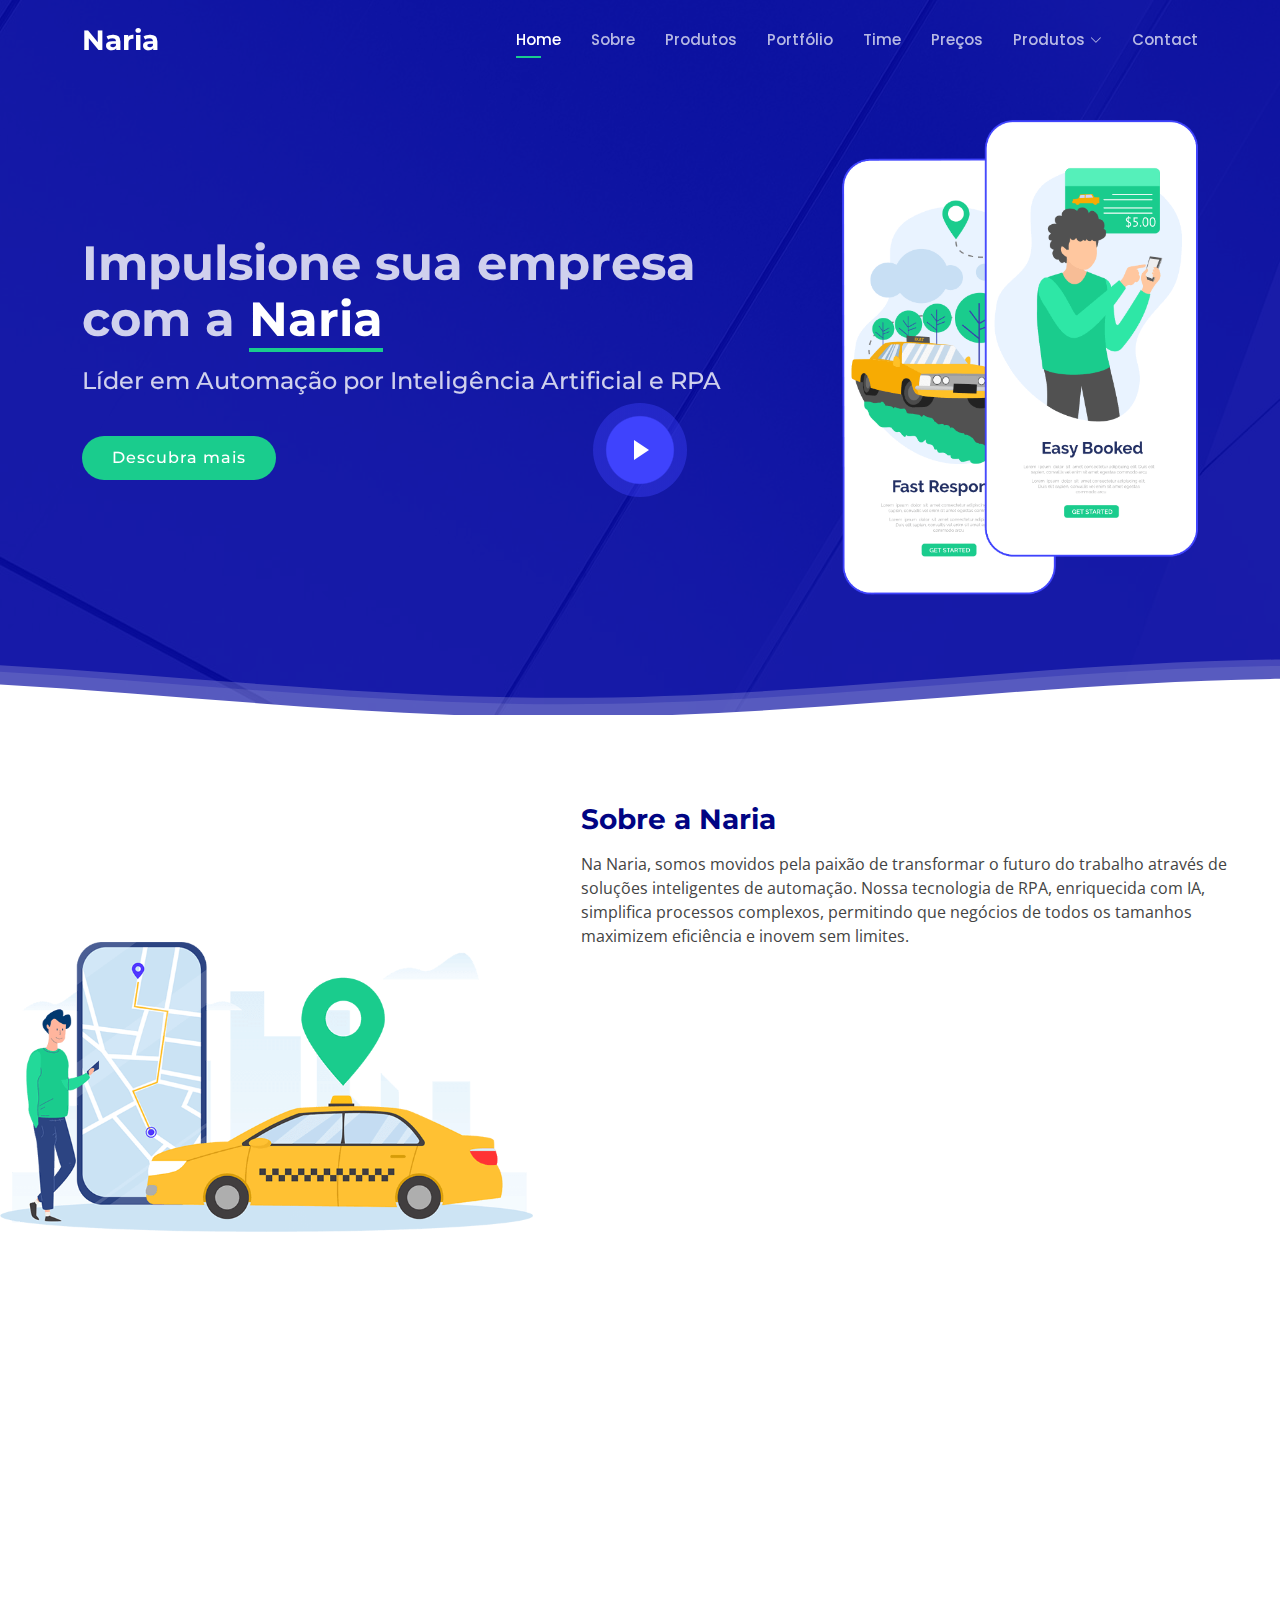
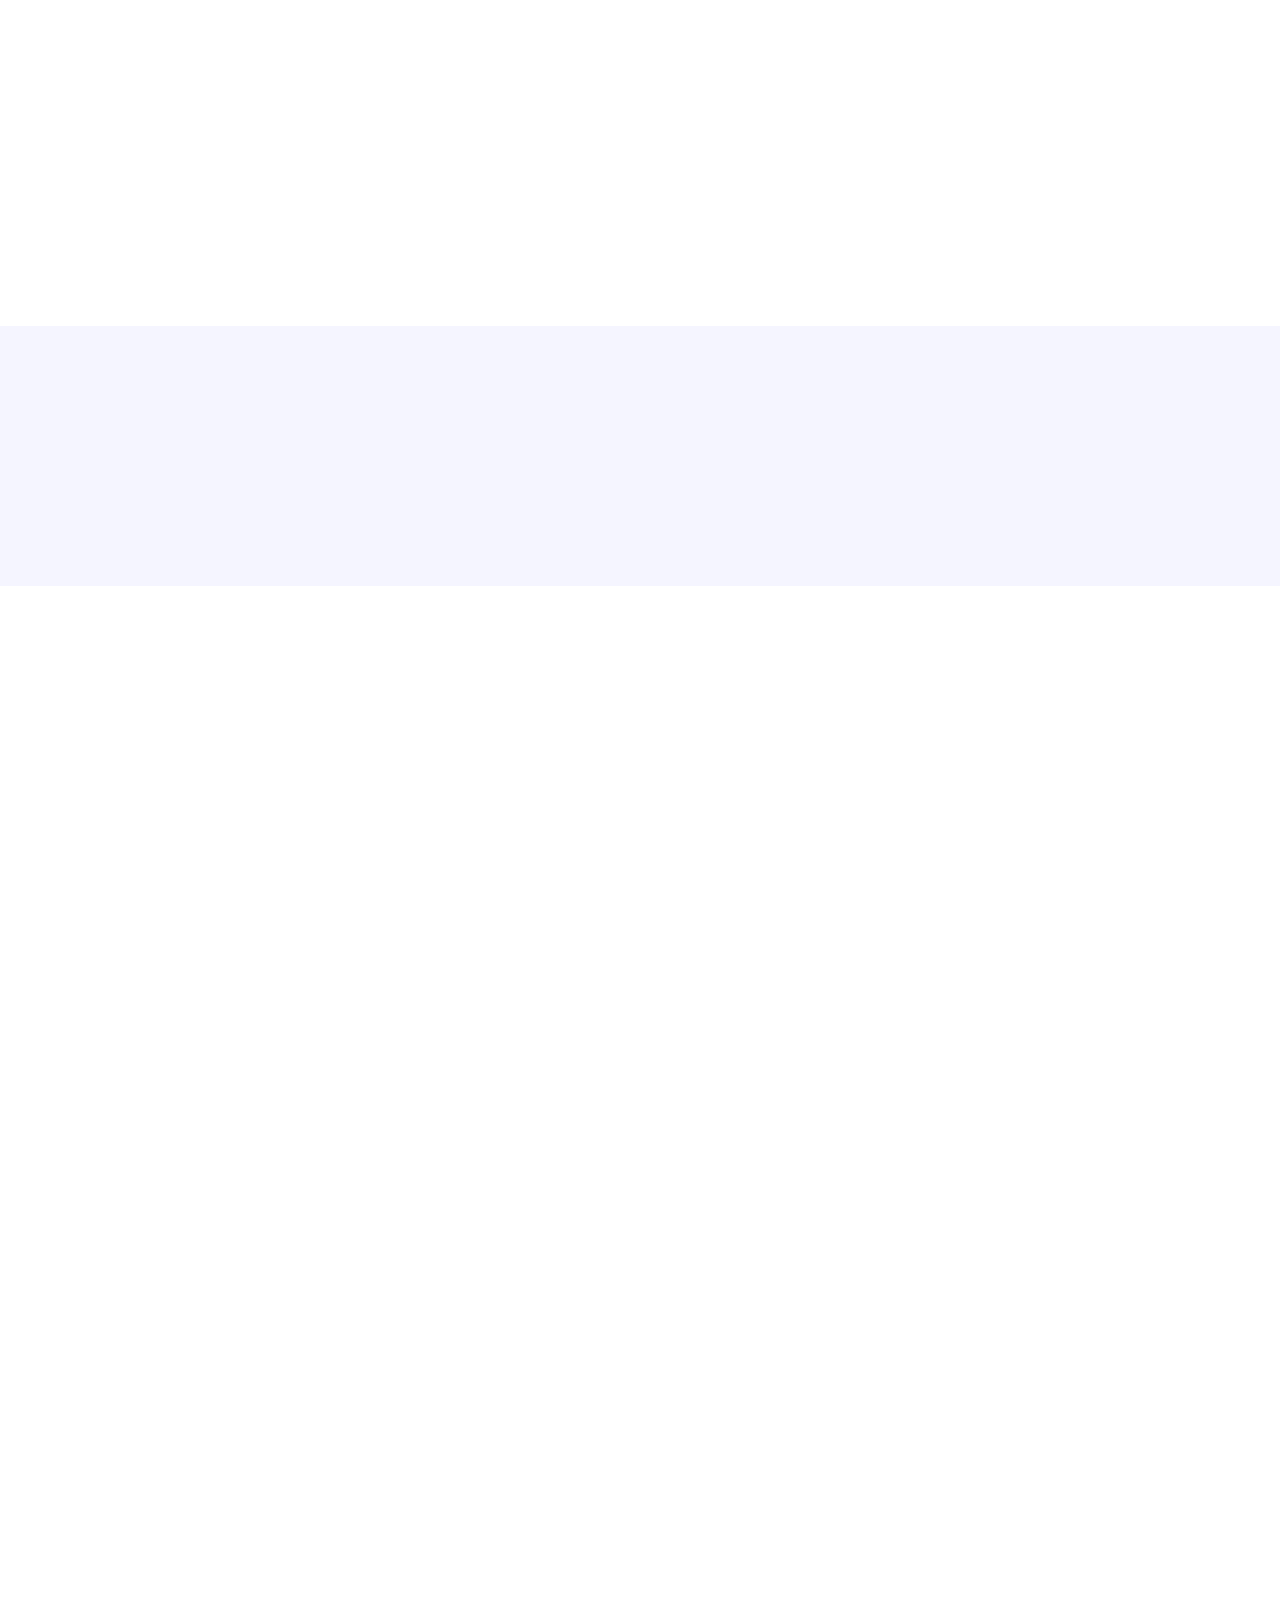
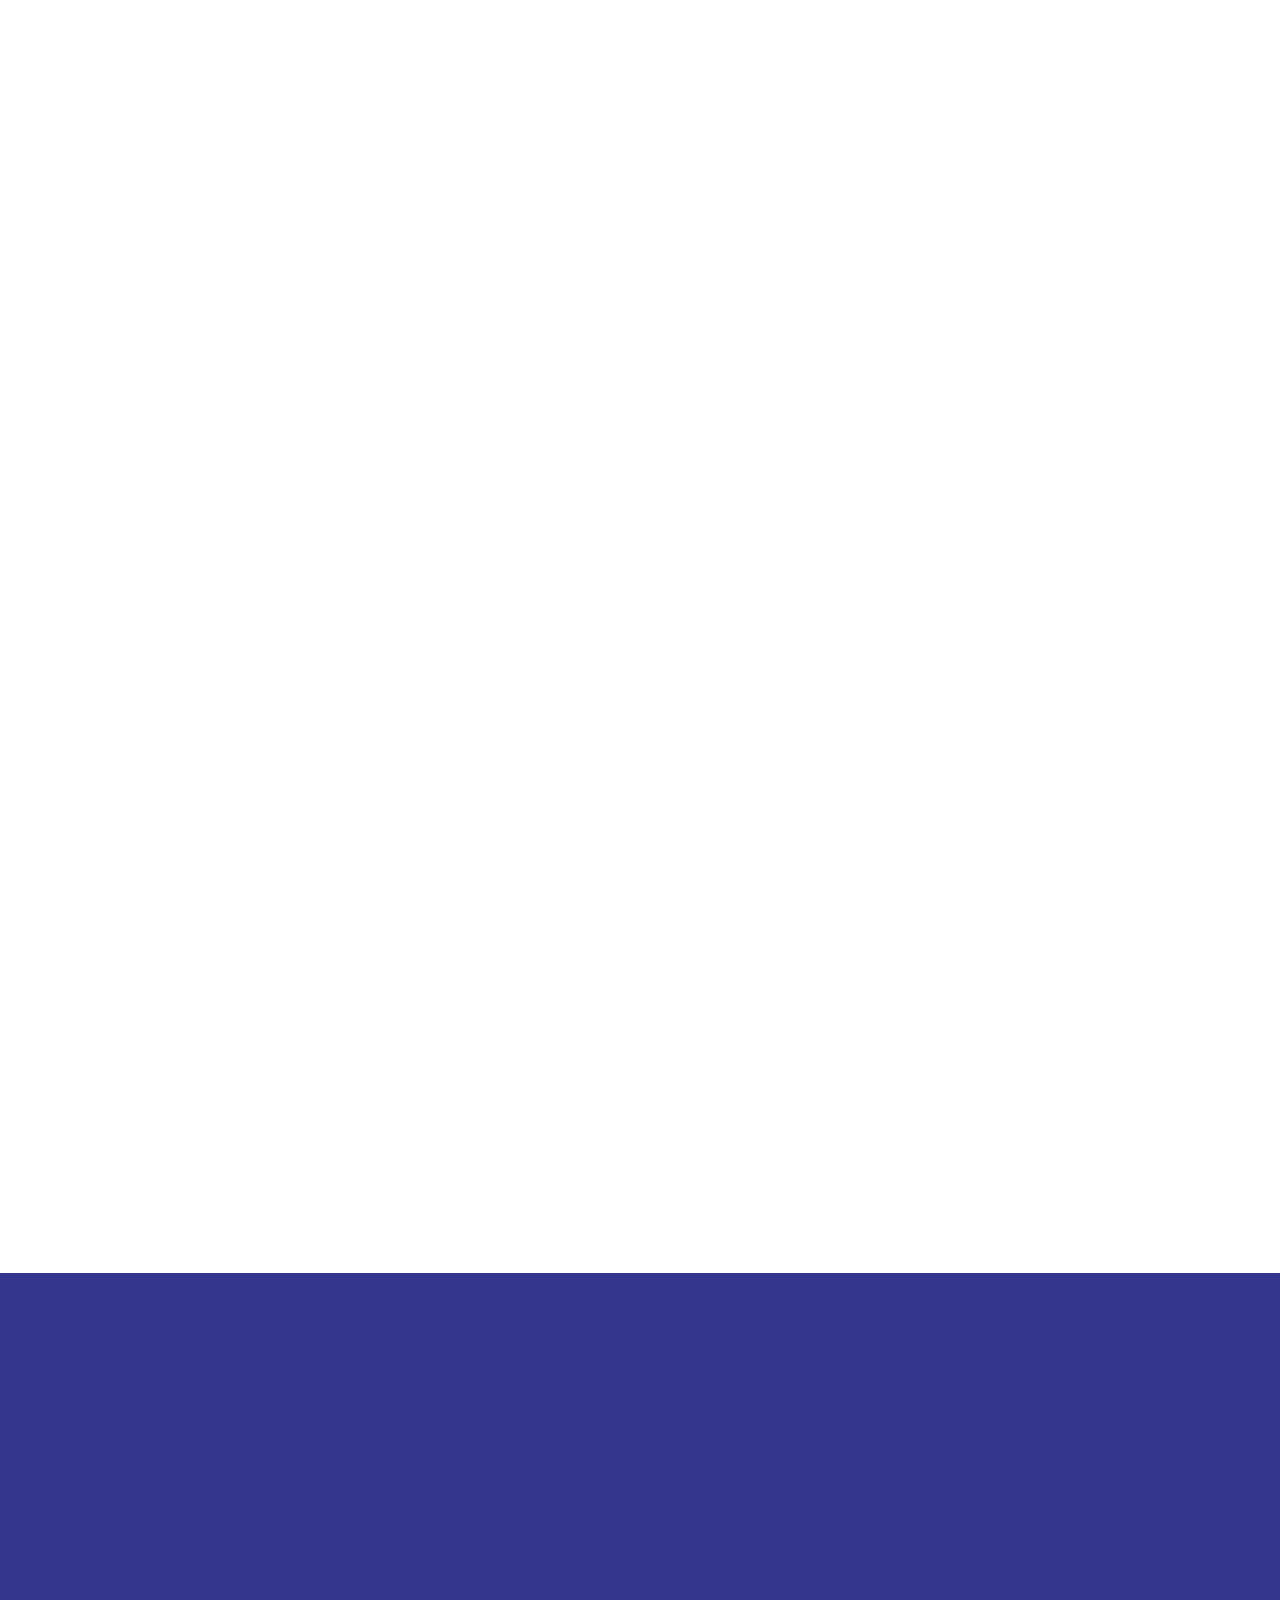
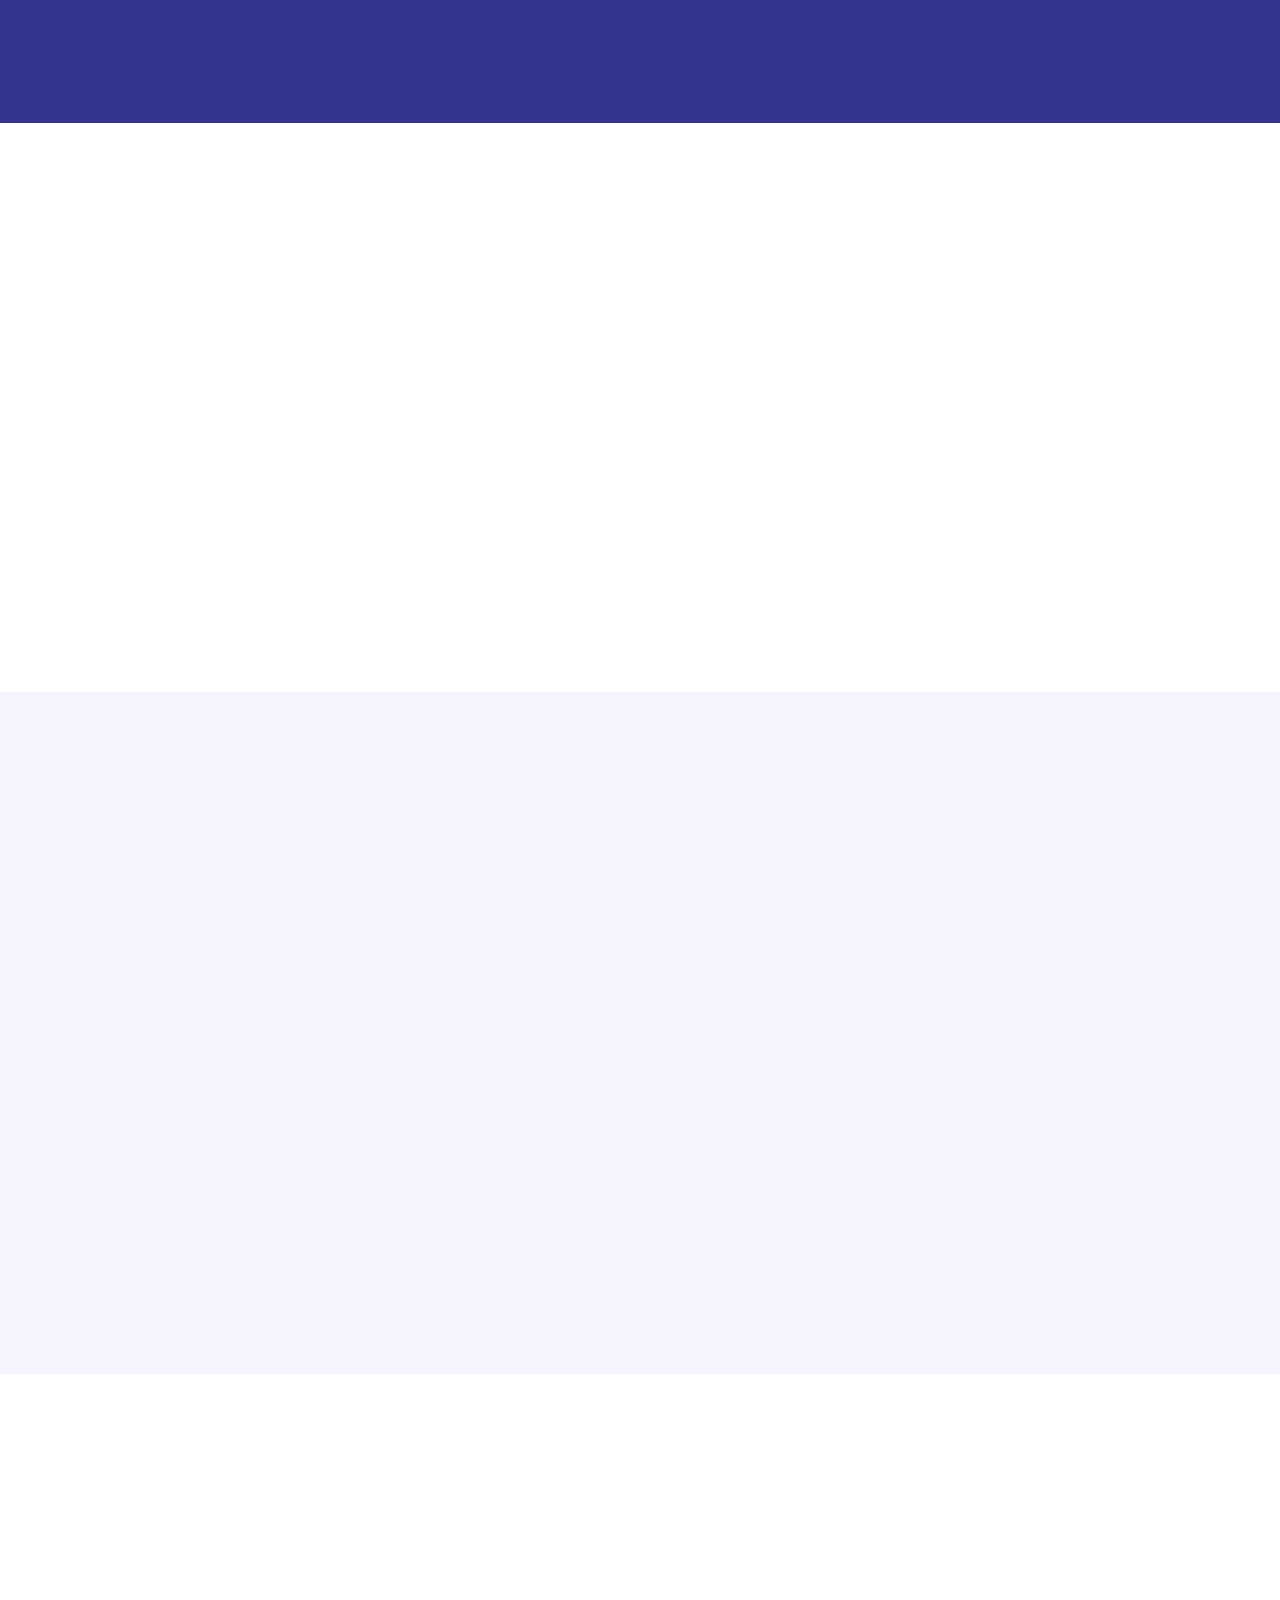
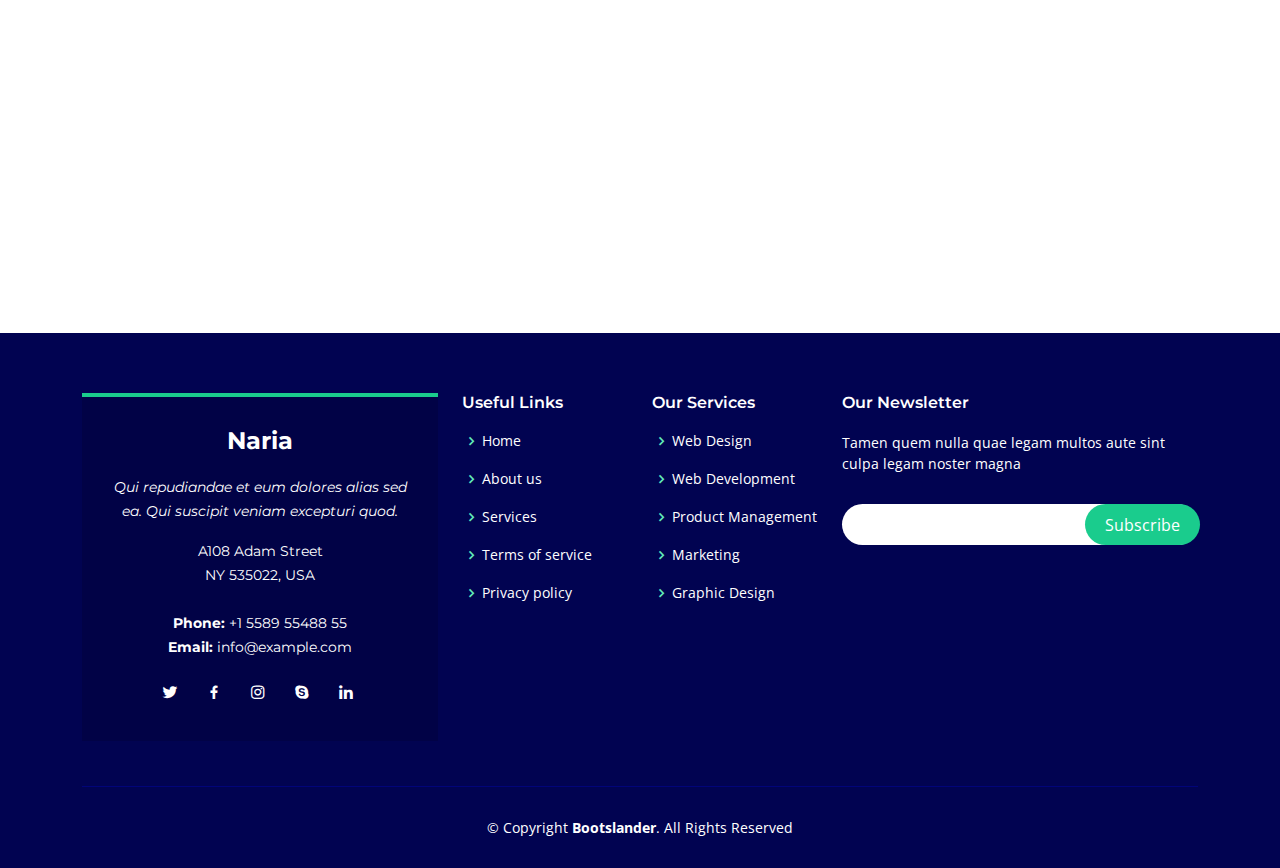
==== index.html @ 367e2db3 "site institucional" ====
<!DOCTYPE html>
<html lang="pt-br"></html>

<head>
  <meta charset="utf-8">
  <meta content="width=device-width, initial-scale=1.0" name="viewport">

  <title>Naria - Home</title>
  <meta content="" name="description">
  <meta content="" name="keywords">

  <!-- Favicons -->
  <link href="assets/img/favicon.png" rel="icon">
  <link href="assets/img/apple-touch-icon.png" rel="apple-touch-icon">

  <!-- Google Fonts -->
  <link href="https://fonts.googleapis.com/css?family=Open+Sans:300,300i,400,400i,600,600i,700,700i|Montserrat:300,300i,400,400i,500,500i,600,600i,700,700i|Poppins:300,300i,400,400i,500,500i,600,600i,700,700i" rel="stylesheet">

  <!-- Vendor CSS Files -->
  <link href="assets/vendor/aos/aos.css" rel="stylesheet">
  <link href="assets/vendor/bootstrap/css/bootstrap.min.css" rel="stylesheet">
  <link href="assets/vendor/bootstrap-icons/bootstrap-icons.css" rel="stylesheet">
  <link href="assets/vendor/boxicons/css/boxicons.min.css" rel="stylesheet">
  <link href="assets/vendor/glightbox/css/glightbox.min.css" rel="stylesheet">
  <link href="assets/vendor/remixicon/remixicon.css" rel="stylesheet">
  <link href="assets/vendor/swiper/swiper-bundle.min.css" rel="stylesheet">

  <!-- Template Main CSS File -->
  <link href="assets/css/style.css" rel="stylesheet">

  <!-- =======================================================
  * Template Name: Bootslander
  * Template URL: https://bootstrapmade.com/bootslander-free-bootstrap-landing-page-template/
  * Updated: Mar 17 2024 with Bootstrap v5.3.3
  * Author: BootstrapMade.com
  * License: https://bootstrapmade.com/license/
  ======================================================== -->
</head>

<body>

  <!-- ======= Header ======= -->
  <header id="header" class="fixed-top d-flex align-items-center header-transparent">
    <div class="container d-flex align-items-center justify-content-between">

      <div class="logo">
        <h1><a href="index.html"><span>Naria</span></a></h1>
        <!-- Uncomment below if you prefer to use an image logo -->
        <!-- <a href="index.html"><img src="assets/img/logo.png" alt="" class="img-fluid"></a>-->
      </div>

      <nav id="navbar" class="navbar">
        <ul>
          <li><a class="nav-link scrollto active" href="#hero">Home</a></li>
          <li><a class="nav-link scrollto" href="#about">Sobre</a></li>
          <li><a class="nav-link scrollto" href="#features">Produtos</a></li>
          <li><a class="nav-link scrollto" href="#gallery">Portfólio</a></li>
          <li><a class="nav-link scrollto" href="#team">Time</a></li>
          <li><a class="nav-link scrollto" href="#pricing">Preços</a></li>
          <li class="dropdown"><a href="#"><span>Produtos</span> <i class="bi bi-chevron-down"></i></a>
            <ul>
              <li><a href="naria-chat.html">Naria Chat</a></li>
              <!-- <li class="dropdown"><a href="#"><span>Deep Drop Down</span> <i class="bi bi-chevron-right"></i></a>
                <ul>
                  <li><a href="#">Deep Drop Down 1</a></li>
                  <li><a href="#">Deep Drop Down 2</a></li>
                  <li><a href="#">Deep Drop Down 3</a></li>
                  <li><a href="#">Deep Drop Down 4</a></li>
                  <li><a href="#">Deep Drop Down 5</a></li>
                </ul>
              </li> -->
              <li><a href="#">Drop Down 2</a></li>
              <!-- <li><a href="#">Drop Down 3</a></li> -->
              <!-- <li><a href="#">Drop Down 4</a></li> -->
            </ul>
          </li>
          <li><a class="nav-link scrollto" href="#contact">Contact</a></li>
        </ul>
        <i class="bi bi-list mobile-nav-toggle"></i>
      </nav><!-- .navbar -->

    </div>
  </header><!-- End Header -->

  <!-- ======= Hero Section ======= -->
  <section id="hero">

    <div class="container">
      <div class="row justify-content-between">
        <div class="col-lg-7 pt-5 pt-lg-0 order-2 order-lg-1 d-flex align-items-center">
          <div data-aos="zoom-out">
            <h1>Impulsione sua empresa com a <span>Naria</span></h1>
            <h2>Líder em Automação por Inteligência Artificial e RPA</h2>
            <div class="text-center text-lg-start">
              <a href="#about" class="btn-get-started scrollto">Descubra mais</a>
            </div>
          </div>
        </div>
        <div class="col-lg-4 order-1 order-lg-2 hero-img" data-aos="zoom-out" data-aos-delay="300">
          <img src="assets/img/hero-img.png" class="img-fluid animated" alt="">
        </div>
      </div>
    </div>

    <svg class="hero-waves" xmlns="http://www.w3.org/2000/svg" xmlns:xlink="http://www.w3.org/1999/xlink" viewBox="0 24 150 28 " preserveAspectRatio="none">
      <defs>
        <path id="wave-path" d="M-160 44c30 0 58-18 88-18s 58 18 88 18 58-18 88-18 58 18 88 18 v44h-352z">
      </defs>
      <g class="wave1">
        <use xlink:href="#wave-path" x="50" y="3" fill="rgba(255,255,255, .1)">
      </g>
      <g class="wave2">
        <use xlink:href="#wave-path" x="50" y="0" fill="rgba(255,255,255, .2)">
      </g>
      <g class="wave3">
        <use xlink:href="#wave-path" x="50" y="9" fill="#fff">
      </g>
    </svg>

  </section><!-- End Hero -->

  <main id="main">

    <!-- ======= About Section ======= -->
    <section id="about" class="about">
      <div class="container-fluid">

        <div class="row">
          <div class="col-xl-5 col-lg-6 video-box d-flex justify-content-center align-items-stretch" data-aos="fade-right">
            <a href="https://www.youtube.com/watch?v=StpBR2W8G5A" class="glightbox play-btn mb-4"></a>
          </div>

          <div class="col-xl-7 col-lg-6 icon-boxes d-flex flex-column align-items-stretch justify-content-center py-5 px-lg-5" data-aos="fade-left">
            <h3>Sobre a Naria</h3>
            <p>Na Naria, somos movidos pela paixão de transformar o futuro do trabalho através de soluções inteligentes de automação. Nossa tecnologia de RPA, enriquecida com IA, simplifica processos complexos, permitindo que negócios de todos os tamanhos maximizem eficiência e inovem sem limites.</p>

            <div class="icon-box" data-aos="zoom-in" data-aos-delay="100">
              <div class="icon"><i class="bx bx-fingerprint"></i></div>
              <h4 class="title"><a href="">Lorem Ipsum</a></h4>
              <p class="description">Voluptatum deleniti atque corrupti quos dolores et quas molestias excepturi sint occaecati cupiditate non provident</p>
            </div>

            <div class="icon-box" data-aos="zoom-in" data-aos-delay="200">
              <div class="icon"><i class="bx bx-gift"></i></div>
              <h4 class="title"><a href="">Nemo Enim</a></h4>
              <p class="description">At vero eos et accusamus et iusto odio dignissimos ducimus qui blanditiis praesentium voluptatum deleniti atque</p>
            </div>

            <div class="icon-box" data-aos="zoom-in" data-aos-delay="300">
              <div class="icon"><i class="bx bx-atom"></i></div>
              <h4 class="title"><a href="">Dine Pad</a></h4>
              <p class="description">Explicabo est voluptatum asperiores consequatur magnam. Et veritatis odit. Sunt aut deserunt minus aut eligendi omnis</p>
            </div>

          </div>
        </div>

      </div>
    </section><!-- End About Section -->

    <!-- ======= Features Section ======= -->
    <section id="features" class="features">
      <div class="container">

        <div class="section-title" data-aos="fade-up">
          <h2>Nossas Capacidades</h2>
          <p>Check The Features</p>
        </div>

        <div class="row" data-aos="fade-left">
          <div class="col-lg-3 col-md-4">
            <div class="icon-box" data-aos="zoom-in" data-aos-delay="50">
              <i class="ri-store-line" style="color: #ffbb2c;"></i>
              <h3><a href="">Automatização de Processos</a></h3>
            </div>
          </div>
          <div class="col-lg-3 col-md-4 mt-4 mt-md-0">
            <div class="icon-box" data-aos="zoom-in" data-aos-delay="100">
              <i class="ri-bar-chart-box-line" style="color: #5578ff;"></i>
              <h3><a href="">Análises e Insights em Tempo Real</a></h3>
            </div>
          </div>
          <div class="col-lg-3 col-md-4 mt-4 mt-md-0">
            <div class="icon-box" data-aos="zoom-in" data-aos-delay="150">
              <i class="ri-calendar-todo-line" style="color: #e80368;"></i>
              <h3><a href="">Integração de Sistemas</a></h3>
            </div>
          </div>
          <div class="col-lg-3 col-md-4 mt-4 mt-lg-0">
            <div class="icon-box" data-aos="zoom-in" data-aos-delay="200">
              <i class="ri-paint-brush-line" style="color: #e361ff;"></i>
              <h3><a href="">Suporte Personalizado e Escalável</a></h3>
            </div>
          </div>
          <div class="col-lg-3 col-md-4 mt-4">
            <div class="icon-box" data-aos="zoom-in" data-aos-delay="250">
              <i class="ri-database-2-line" style="color: #47aeff;"></i>
              <h3><a href="">Nemo Enim</a></h3>
            </div>
          </div>
          <div class="col-lg-3 col-md-4 mt-4">
            <div class="icon-box" data-aos="zoom-in" data-aos-delay="300">
              <i class="ri-gradienter-line" style="color: #ffa76e;"></i>
              <h3><a href="">Eiusmod Tempor</a></h3>
            </div>
          </div>
          <div class="col-lg-3 col-md-4 mt-4">
            <div class="icon-box" data-aos="zoom-in" data-aos-delay="350">
              <i class="ri-file-list-3-line" style="color: #11dbcf;"></i>
              <h3><a href="">Midela Teren</a></h3>
            </div>
          </div>
          <div class="col-lg-3 col-md-4 mt-4">
            <div class="icon-box" data-aos="zoom-in" data-aos-delay="400">
              <i class="ri-price-tag-2-line" style="color: #4233ff;"></i>
              <h3><a href="">Pira Neve</a></h3>
            </div>
          </div>
          <div class="col-lg-3 col-md-4 mt-4">
            <div class="icon-box" data-aos="zoom-in" data-aos-delay="450">
              <i class="ri-anchor-line" style="color: #b2904f;"></i>
              <h3><a href="">Dirada Pack</a></h3>
            </div>
          </div>
          <div class="col-lg-3 col-md-4 mt-4">
            <div class="icon-box" data-aos="zoom-in" data-aos-delay="500">
              <i class="ri-disc-line" style="color: #b20969;"></i>
              <h3><a href="">Moton Ideal</a></h3>
            </div>
          </div>
          <div class="col-lg-3 col-md-4 mt-4">
            <div class="icon-box" data-aos="zoom-in" data-aos-delay="550">
              <i class="ri-base-station-line" style="color: #ff5828;"></i>
              <h3><a href="">Verdo Park</a></h3>
            </div>
          </div>
          <div class="col-lg-3 col-md-4 mt-4">
            <div class="icon-box" data-aos="zoom-in" data-aos-delay="600">
              <i class="ri-fingerprint-line" style="color: #29cc61;"></i>
              <h3><a href="">Flavor Nivelanda</a></h3>
            </div>
          </div>
        </div>

      </div>
    </section><!-- End Features Section -->

    <!-- ======= Counts Section ======= -->
    <section id="counts" class="counts">
      <div class="container">

        <div class="row" data-aos="fade-up">

          <div class="col-lg-3 col-md-6">
            <div class="count-box">
              <i class="bi bi-emoji-smile"></i>
              <span data-purecounter-start="0" data-purecounter-end="232" data-purecounter-duration="1" class="purecounter"></span>
              <p>Happy Clients</p>
            </div>
          </div>

          <div class="col-lg-3 col-md-6 mt-5 mt-md-0">
            <div class="count-box">
              <i class="bi bi-journal-richtext"></i>
              <span data-purecounter-start="0" data-purecounter-end="521" data-purecounter-duration="1" class="purecounter"></span>
              <p>Projects</p>
            </div>
          </div>

          <div class="col-lg-3 col-md-6 mt-5 mt-lg-0">
            <div class="count-box">
              <i class="bi bi-headset"></i>
              <span data-purecounter-start="0" data-purecounter-end="1463" data-purecounter-duration="1" class="purecounter"></span>
              <p>Hours Of Support</p>
            </div>
          </div>

          <div class="col-lg-3 col-md-6 mt-5 mt-lg-0">
            <div class="count-box">
              <i class="bi bi-people"></i>
              <span data-purecounter-start="0" data-purecounter-end="15" data-purecounter-duration="1" class="purecounter"></span>
              <p>Hard Workers</p>
            </div>
          </div>

        </div>

      </div>
    </section><!-- End Counts Section -->

    <!-- ======= Details Section ======= -->
    <section id="details" class="details">
      <div class="container">

        <div class="row content">
          <div class="col-md-4" data-aos="fade-right">
            <img src="assets/img/details-1.png" class="img-fluid" alt="">
          </div>
          <div class="col-md-8 pt-4" data-aos="fade-up">
            <h3>Automação que Transforma Negócios</h3>
            <p class="fst-italic">
              Na vanguarda da inovação, a Naria oferece soluções de RPA que transformam a eficiência operacional de sua empresa.
            </p>
            <ul>
              <li><i class="bi bi-check"></i> Automatização inteligente para maximizar a produtividade e reduzir custos.</li>
              <li><i class="bi bi-check"></i> Soluções projetadas para garantir conformidade e segurança aprimoradas.</li>
              <li><i class="bi bi-check"></i> Acesso a análises preditivas para antecipar necessidades e ajustar estratégias.</li>
              <li><i class="bi bi-check"></i> Apoio contínuo para assegurar que sua empresa se mantenha sempre à frente.</li>
            </ul>
            <p>
              Com a Naria, experiencie uma transformação digital sem precedentes. Nossas soluções de automação não só agilizam seus processos como também pavimentam o caminho para um futuro escalável e seguro. Investimos em tecnologia para que você possa investir no que realmente importa: seu crescimento.
            </p>
          </div>
        </div>

        <div class="row content">
          <div class="col-md-4 order-1 order-md-2" data-aos="fade-left">
            <img src="assets/img/details-2.png" class="img-fluid" alt="">
          </div>
          <div class="col-md-8 pt-5 order-2 order-md-1" data-aos="fade-up">
            <h3>Conectividade Que Impulsiona a Colaboração</h3>
            <p class="fst-italic">
              Descubra uma nova era de integração e colaboração com as soluções inovadoras da Naria.
            </p>
            <p>
              Facilitamos a integração perfeita entre sistemas, promovendo uma colaboração sem barreiras. A flexibilidade das nossas soluções garante que você possa ampliar seus horizontes comerciais com ferramentas que se adaptam e evoluem com suas necessidades. Com a Naria, ultrapasse os limites da produtividade convencional e abrace uma colaboração eficiente e dinâmica que move sua empresa para frente.
            </p>
            <p>
              Nosso compromisso é fornecer tecnologia que não só soluciona desafios atuais, mas também antecipa as demandas futuras do mercado. Com uma combinação de inovação contínua e suporte especializado, nós capacitamos sua equipe a alcançar excelência operacional e sustentabilidade de longo prazo.
            </p>
          </div>
        </div>

        <div class="row content">
          <div class="col-md-4" data-aos="fade-right">
            <img src="assets/img/details-3.png" class="img-fluid" alt="">
          </div>
          <div class="col-md-8 pt-5" data-aos="fade-up">
            <h3>Inovação que Encanta</h3>
            <p>Experiências fluídas, intuitivas e engajadoras ao alcance dos seus dedos.</p>
            <ul>
              <li><i class="bi bi-check"></i> Design intuitivo para máxima usabilidade.</li>
              <li><i class="bi bi-check"></i> Suporte que entende e resolve rapidamente.</li>
              <li><i class="bi bi-check"></i> Foco na satisfação total do usuário.</li>
            </ul>
            <p>
              Cada solução da Naria é uma porta para um mundo de facilidade e eficiência, desenhada para entregar o que o usuário precisa, da forma que precisa.
            </p>
            <p>
              Entendemos que a verdadeira inovação começa com a compreensão profunda dos desejos e necessidades do usuário. Por isso, nossos sistemas são desenvolvidos para oferecer conforto e eficiência, removendo obstáculos e criando caminhos claros para o sucesso dos usuários.
            </p>
          </div>
        </div>

        <div class="row content">
          <div class="col-md-4 order-1 order-md-2" data-aos="fade-left">
            <img src="assets/img/details-4.png" class="img-fluid" alt="">
          </div>
          <div class="col-md-8 pt-5 order-2 order-md-1" data-aos="fade-up">
            <h3>Segurança em Cada Passo</h3>
            <p class="fst-italic">
              Construa sobre uma fundação segura com soluções que priorizam a proteção dos seus dados.
            </p>
            <p>
              Segurança não é uma opção, mas uma promessa. Na Naria, cada solução é desenvolvida com os mais altos padrões de segurança, para que você possa operar com tranquilidade total.
            </p>
            <ul>
              <li><i class="bi bi-check"></i> Proteção avançada para dados e operações.</li>
              <li><i class="bi bi-check"></i> Comprometimento com a excelência e integridade.</li>
              <li><i class="bi bi-check"></i> Soluções ágeis e confiáveis para todos os desafios.</li>
            </ul>
          </div>
        </div>

      </div>
    </section><!-- End Details Section -->

    <!-- ======= Gallery Section ======= -->
    <!-- <section id="gallery" class="gallery">
      <div class="container">

        <div class="section-title" data-aos="fade-up">
          <h2>Gallery</h2>
          <p>Check our Gallery</p>
        </div>

        <div class="row g-0" data-aos="fade-left">

          <div class="col-lg-3 col-md-4">
            <div class="gallery-item" data-aos="zoom-in" data-aos-delay="100">
              <a href="assets/img/gallery/gallery-1.jpg" class="gallery-lightbox">
                <img src="assets/img/gallery/gallery-1.jpg" alt="" class="img-fluid">
              </a>
            </div>
          </div>

          <div class="col-lg-3 col-md-4">
            <div class="gallery-item" data-aos="zoom-in" data-aos-delay="150">
              <a href="assets/img/gallery/gallery-2.jpg" class="gallery-lightbox">
                <img src="assets/img/gallery/gallery-2.jpg" alt="" class="img-fluid">
              </a>
            </div>
          </div>

          <div class="col-lg-3 col-md-4">
            <div class="gallery-item" data-aos="zoom-in" data-aos-delay="200">
              <a href="assets/img/gallery/gallery-3.jpg" class="gallery-lightbox">
                <img src="assets/img/gallery/gallery-3.jpg" alt="" class="img-fluid">
              </a>
            </div>
          </div>

          <div class="col-lg-3 col-md-4">
            <div class="gallery-item" data-aos="zoom-in" data-aos-delay="250">
              <a href="assets/img/gallery/gallery-4.jpg" class="gallery-lightbox">
                <img src="assets/img/gallery/gallery-4.jpg" alt="" class="img-fluid">
              </a>
            </div>
          </div>

          <div class="col-lg-3 col-md-4">
            <div class="gallery-item" data-aos="zoom-in" data-aos-delay="300">
              <a href="assets/img/gallery/gallery-5.jpg" class="gallery-lightbox">
                <img src="assets/img/gallery/gallery-5.jpg" alt="" class="img-fluid">
              </a>
            </div>
          </div>

          <div class="col-lg-3 col-md-4">
            <div class="gallery-item" data-aos="zoom-in" data-aos-delay="350">
              <a href="assets/img/gallery/gallery-6.jpg" class="gallery-lightbox">
                <img src="assets/img/gallery/gallery-6.jpg" alt="" class="img-fluid">
              </a>
            </div>
          </div>

          <div class="col-lg-3 col-md-4">
            <div class="gallery-item" data-aos="zoom-in" data-aos-delay="400">
              <a href="assets/img/gallery/gallery-7.jpg" class="gallery-lightbox">
                <img src="assets/img/gallery/gallery-7.jpg" alt="" class="img-fluid">
              </a>
            </div>
          </div>

          <div class="col-lg-3 col-md-4">
            <div class="gallery-item" data-aos="zoom-in" data-aos-delay="450">
              <a href="assets/img/gallery/gallery-8.jpg" class="gallery-lightbox">
                <img src="assets/img/gallery/gallery-8.jpg" alt="" class="img-fluid">
              </a>
            </div>
          </div>

        </div>

      </div>
    </section> -->
    <!-- End Gallery Section -->

    <!-- ======= Testimonials Section ======= -->
    <section id="testimonials" class="testimonials">
      <div class="container">

        <div class="testimonials-slider swiper" data-aos="fade-up" data-aos-delay="100">
          <div class="swiper-wrapper">

            <div class="swiper-slide">
              <div class="testimonial-item">
                <img src="assets/img/testimonials/testimonials-1.jpg" class="testimonial-img" alt="">
                <h3>João Martins</h3>
                <h4>Diretor de Operações</h4>
                <p>
                  <i class="bx bxs-quote-alt-left quote-icon-left"></i>
                  A Naria revolucionou nossa eficiência com sua automação de processos, impulsionando a produtividade da equipe e nos destacando no mercado.
                  <i class="bx bxs-quote-alt-right quote-icon-right"></i>
                </p>
              </div>
            </div><!-- End testimonial item -->

            <div class="swiper-slide">
              <div class="testimonial-item">
                <img src="assets/img/testimonials/testimonials-2.jpg" class="testimonial-img" alt="">
                <h3>Ana Beatriz Souza</h3>
                <h4>CTO</h4>
                <p>
                  <i class="bx bxs-quote-alt-left quote-icon-left"></i>
                  O chat omnichannel da Naria integrou-se perfeitamente ao nosso sistema, melhorando significativamente nossa comunicação com clientes.
                  <i class="bx bxs-quote-alt-right quote-icon-right"></i>
                </p>
              </div>
            </div><!-- End testimonial item -->

            <div class="swiper-slide">
              <div class="testimonial-item">
                <img src="assets/img/testimonials/testimonials-3.jpg" class="testimonial-img" alt="">
                <h3>Marcos Pereira</h3>
                <h4>Gerente de Produto</h4>
                <p>
                  <i class="bx bxs-quote-alt-left quote-icon-left"></i>
                  Os dashboards em Python da Naria são essenciais para nossa análise de dados, oferecendo insights precisos para a tomada de decisão.
                  <i class="bx bxs-quote-alt-right quote-icon-right"></i>
                </p>
              </div>
            </div><!-- End testimonial item -->

            <div class="swiper-slide">
              <div class="testimonial-item">
                <img src="assets/img/testimonials/testimonials-4.jpg" class="testimonial-img" alt="">
                <h3>Laura Andrade</h3>
                <h4>CEO</h4>
                <p>
                  <i class="bx bxs-quote-alt-left quote-icon-left"></i>
                  Com a automação da Naria, transformamos nossa complexidade em eficiência, elevando nossa produtividade e rentabilidade.
                  <i class="bx bxs-quote-alt-right quote-icon-right"></i>
                </p>
              </div>
            </div><!-- End testimonial item -->

            <div class="swiper-slide">
              <div class="testimonial-item">
                <img src="assets/img/testimonials/testimonials-5.jpg" class="testimonial-img" alt="">
                <h3>Rafael Costa</h3>
                <h4>Diretor de Atendimento ao Cliente</h4>
                <p>
                  <i class="bx bxs-quote-alt-left quote-icon-left"></i>
                  Graças ao chat da Naria, melhoramos nosso serviço ao cliente, estabelecendo conexões mais profundas e satisfatórias.
                  <i class="bx bxs-quote-alt-right quote-icon-right"></i>
                </p>
              </div>
            </div><!-- End testimonial item -->

          </div>
          <div class="swiper-pagination"></div>
        </div>

      </div>
    </section><!-- End Testimonials Section -->

    <!-- ======= Team Section ======= -->
    <section id="team" class="team">
      <div class="container">

        <div class="section-title" data-aos="fade-up">
          <h2>Time</h2>
          <p>Nosso Excelente Time</p>
        </div>

        <div class="row" data-aos="fade-left">

          <div class="col-lg-3 col-md-6">
            <div class="member" data-aos="zoom-in" data-aos-delay="100">
              <div class="pic"><img src="assets/img/team/team-1.jpg" class="img-fluid" alt=""></div>
              <div class="member-info">
                <h4>Walter White</h4>
                <span>Chief Executive Officer</span>
                <div class="social">
                  <a href=""><i class="bi bi-twitter"></i></a>
                  <a href=""><i class="bi bi-facebook"></i></a>
                  <a href=""><i class="bi bi-instagram"></i></a>
                  <a href=""><i class="bi bi-linkedin"></i></a>
                </div>
              </div>
            </div>
          </div>

          <div class="col-lg-3 col-md-6 mt-5 mt-md-0">
            <div class="member" data-aos="zoom-in" data-aos-delay="200">
              <div class="pic"><img src="assets/img/team/team-2.jpg" class="img-fluid" alt=""></div>
              <div class="member-info">
                <h4>Sarah Jhonson</h4>
                <span>Product Manager</span>
                <div class="social">
                  <a href=""><i class="bi bi-twitter"></i></a>
                  <a href=""><i class="bi bi-facebook"></i></a>
                  <a href=""><i class="bi bi-instagram"></i></a>
                  <a href=""><i class="bi bi-linkedin"></i></a>
                </div>
              </div>
            </div>
          </div>

          <div class="col-lg-3 col-md-6 mt-5 mt-lg-0">
            <div class="member" data-aos="zoom-in" data-aos-delay="300">
              <div class="pic"><img src="assets/img/team/team-3.jpg" class="img-fluid" alt=""></div>
              <div class="member-info">
                <h4>William Anderson</h4>
                <span>CTO</span>
                <div class="social">
                  <a href=""><i class="bi bi-twitter"></i></a>
                  <a href=""><i class="bi bi-facebook"></i></a>
                  <a href=""><i class="bi bi-instagram"></i></a>
                  <a href=""><i class="bi bi-linkedin"></i></a>
                </div>
              </div>
            </div>
          </div>

          <div class="col-lg-3 col-md-6 mt-5 mt-lg-0">
            <div class="member" data-aos="zoom-in" data-aos-delay="400">
              <div class="pic"><img src="assets/img/team/team-4.jpg" class="img-fluid" alt=""></div>
              <div class="member-info">
                <h4>Amanda Jepson</h4>
                <span>Accountant</span>
                <div class="social">
                  <a href=""><i class="bi bi-twitter"></i></a>
                  <a href=""><i class="bi bi-facebook"></i></a>
                  <a href=""><i class="bi bi-instagram"></i></a>
                  <a href=""><i class="bi bi-linkedin"></i></a>
                </div>
              </div>
            </div>
          </div>

        </div>

      </div>
    </section><!-- End Team Section -->

    <!-- ======= Pricing Section ======= -->
    <!-- <section id="pricing" class="pricing">
      <div class="container">

        <div class="section-title" data-aos="fade-up">
          <h2>Pricing</h2>
          <p>Check our Pricing</p>
        </div>

        <div class="row" data-aos="fade-left">

          <div class="col-lg-3 col-md-6">
            <div class="box" data-aos="zoom-in" data-aos-delay="100">
              <h3>Free</h3>
              <h4><sup>$</sup>0<span> / month</span></h4>
              <ul>
                <li>Aida dere</li>
                <li>Nec feugiat nisl</li>
                <li>Nulla at volutpat dola</li>
                <li class="na">Pharetra massa</li>
                <li class="na">Massa ultricies mi</li>
              </ul>
              <div class="btn-wrap">
                <a href="#" class="btn-buy">Buy Now</a>
              </div>
            </div>
          </div>

          <div class="col-lg-3 col-md-6 mt-4 mt-md-0">
            <div class="box featured" data-aos="zoom-in" data-aos-delay="200">
              <h3>Business</h3>
              <h4><sup>$</sup>19<span> / month</span></h4>
              <ul>
                <li>Aida dere</li>
                <li>Nec feugiat nisl</li>
                <li>Nulla at volutpat dola</li>
                <li>Pharetra massa</li>
                <li class="na">Massa ultricies mi</li>
              </ul>
              <div class="btn-wrap">
                <a href="#" class="btn-buy">Buy Now</a>
              </div>
            </div>
          </div>

          <div class="col-lg-3 col-md-6 mt-4 mt-lg-0">
            <div class="box" data-aos="zoom-in" data-aos-delay="300">
              <h3>Developer</h3>
              <h4><sup>$</sup>29<span> / month</span></h4>
              <ul>
                <li>Aida dere</li>
                <li>Nec feugiat nisl</li>
                <li>Nulla at volutpat dola</li>
                <li>Pharetra massa</li>
                <li>Massa ultricies mi</li>
              </ul>
              <div class="btn-wrap">
                <a href="#" class="btn-buy">Buy Now</a>
              </div>
            </div>
          </div>

          <div class="col-lg-3 col-md-6 mt-4 mt-lg-0">
            <div class="box" data-aos="zoom-in" data-aos-delay="400">
              <span class="advanced">Advanced</span>
              <h3>Ultimate</h3>
              <h4><sup>$</sup>49<span> / month</span></h4>
              <ul>
                <li>Aida dere</li>
                <li>Nec feugiat nisl</li>
                <li>Nulla at volutpat dola</li>
                <li>Pharetra massa</li>
                <li>Massa ultricies mi</li>
              </ul>
              <div class="btn-wrap">
                <a href="#" class="btn-buy">Buy Now</a>
              </div>
            </div>
          </div>

        </div>

      </div>
    </section> -->
    <!-- End Pricing Section -->

    <!-- ======= F.A.Q Section ======= -->
    <section id="faq" class="faq section-bg">
      <div class="container">

        <div class="section-title" data-aos="fade-up">
          <h2>F.A.Q</h2>
          <p>Frequently Asked Questions</p>
        </div>

        <div class="faq-list">
          <ul>
            <li data-aos="fade-up">
              <i class="bx bx-help-circle icon-help"></i> <a data-bs-toggle="collapse" class="collapse" data-bs-target="#faq-list-1">Non consectetur a erat nam at lectus urna duis? <i class="bx bx-chevron-down icon-show"></i><i class="bx bx-chevron-up icon-close"></i></a>
              <div id="faq-list-1" class="collapse show" data-bs-parent=".faq-list">
                <p>
                  Feugiat pretium nibh ipsum consequat. Tempus iaculis urna id volutpat lacus laoreet non curabitur gravida. Venenatis lectus magna fringilla urna porttitor rhoncus dolor purus non.
                </p>
              </div>
            </li>

            <li data-aos="fade-up" data-aos-delay="100">
              <i class="bx bx-help-circle icon-help"></i> <a data-bs-toggle="collapse" data-bs-target="#faq-list-2" class="collapsed">Feugiat scelerisque varius morbi enim nunc? <i class="bx bx-chevron-down icon-show"></i><i class="bx bx-chevron-up icon-close"></i></a>
              <div id="faq-list-2" class="collapse" data-bs-parent=".faq-list">
                <p>
                  Dolor sit amet consectetur adipiscing elit pellentesque habitant morbi. Id interdum velit laoreet id donec ultrices. Fringilla phasellus faucibus scelerisque eleifend donec pretium. Est pellentesque elit ullamcorper dignissim. Mauris ultrices eros in cursus turpis massa tincidunt dui.
                </p>
              </div>
            </li>

            <li data-aos="fade-up" data-aos-delay="200">
              <i class="bx bx-help-circle icon-help"></i> <a data-bs-toggle="collapse" data-bs-target="#faq-list-3" class="collapsed">Dolor sit amet consectetur adipiscing elit? <i class="bx bx-chevron-down icon-show"></i><i class="bx bx-chevron-up icon-close"></i></a>
              <div id="faq-list-3" class="collapse" data-bs-parent=".faq-list">
                <p>
                  Eleifend mi in nulla posuere sollicitudin aliquam ultrices sagittis orci. Faucibus pulvinar elementum integer enim. Sem nulla pharetra diam sit amet nisl suscipit. Rutrum tellus pellentesque eu tincidunt. Lectus urna duis convallis convallis tellus. Urna molestie at elementum eu facilisis sed odio morbi quis
                </p>
              </div>
            </li>

            <li data-aos="fade-up" data-aos-delay="300">
              <i class="bx bx-help-circle icon-help"></i> <a data-bs-toggle="collapse" data-bs-target="#faq-list-4" class="collapsed">Tempus quam pellentesque nec nam aliquam sem et tortor consequat? <i class="bx bx-chevron-down icon-show"></i><i class="bx bx-chevron-up icon-close"></i></a>
              <div id="faq-list-4" class="collapse" data-bs-parent=".faq-list">
                <p>
                  Molestie a iaculis at erat pellentesque adipiscing commodo. Dignissim suspendisse in est ante in. Nunc vel risus commodo viverra maecenas accumsan. Sit amet nisl suscipit adipiscing bibendum est. Purus gravida quis blandit turpis cursus in.
                </p>
              </div>
            </li>

            <li data-aos="fade-up" data-aos-delay="400">
              <i class="bx bx-help-circle icon-help"></i> <a data-bs-toggle="collapse" data-bs-target="#faq-list-5" class="collapsed">Tortor vitae purus faucibus ornare. Varius vel pharetra vel turpis nunc eget lorem dolor? <i class="bx bx-chevron-down icon-show"></i><i class="bx bx-chevron-up icon-close"></i></a>
              <div id="faq-list-5" class="collapse" data-bs-parent=".faq-list">
                <p>
                  Laoreet sit amet cursus sit amet dictum sit amet justo. Mauris vitae ultricies leo integer malesuada nunc vel. Tincidunt eget nullam non nisi est sit amet. Turpis nunc eget lorem dolor sed. Ut venenatis tellus in metus vulputate eu scelerisque.
                </p>
              </div>
            </li>

          </ul>
        </div>

      </div>
    </section><!-- End F.A.Q Section -->

    <!-- ======= Contact Section ======= -->
    <section id="contact" class="contact">
      <div class="container">

        <div class="section-title" data-aos="fade-up">
          <h2>Contact</h2>
          <p>Contact Us</p>
        </div>

        <div class="row">

          <div class="col-lg-4" data-aos="fade-right" data-aos-delay="100">
            <div class="info">
              <div class="address">
                <i class="bi bi-geo-alt"></i>
                <h4>Location:</h4>
                <p>A108 Adam Street, New York, NY 535022</p>
              </div>

              <div class="email">
                <i class="bi bi-envelope"></i>
                <h4>Email:</h4>
                <p>info@example.com</p>
              </div>

              <div class="phone">
                <i class="bi bi-phone"></i>
                <h4>Call:</h4>
                <p>+1 5589 55488 55s</p>
              </div>

            </div>

          </div>

          <div class="col-lg-8 mt-5 mt-lg-0" data-aos="fade-left" data-aos-delay="200">

            <form action="forms/contact.php" method="post" role="form" class="php-email-form">
              <div class="row">
                <div class="col-md-6 form-group">
                  <input type="text" name="name" class="form-control" id="name" placeholder="Your Name" required>
                </div>
                <div class="col-md-6 form-group mt-3 mt-md-0">
                  <input type="email" class="form-control" name="email" id="email" placeholder="Your Email" required>
                </div>
              </div>
              <div class="form-group mt-3">
                <input type="text" class="form-control" name="subject" id="subject" placeholder="Subject" required>
              </div>
              <div class="form-group mt-3">
                <textarea class="form-control" name="message" rows="5" placeholder="Message" required></textarea>
              </div>
              <div class="my-3">
                <div class="loading">Loading</div>
                <div class="error-message"></div>
                <div class="sent-message">Your message has been sent. Thank you!</div>
              </div>
              <div class="text-center"><button type="submit">Send Message</button></div>
            </form>

          </div>

        </div>

      </div>
    </section><!-- End Contact Section -->

  </main><!-- End #main -->

  <!-- ======= Footer ======= -->
  <footer id="footer">
    <div class="footer-top">
      <div class="container">
        <div class="row">

          <div class="col-lg-4 col-md-6">
            <div class="footer-info">
              <h3>Naria</h3>
              <p class="pb-3"><em>Qui repudiandae et eum dolores alias sed ea. Qui suscipit veniam excepturi quod.</em></p>
              <p>
                A108 Adam Street <br>
                NY 535022, USA<br><br>
                <strong>Phone:</strong> +1 5589 55488 55<br>
                <strong>Email:</strong> info@example.com<br>
              </p>
              <div class="social-links mt-3">
                <a href="#" class="twitter"><i class="bx bxl-twitter"></i></a>
                <a href="#" class="facebook"><i class="bx bxl-facebook"></i></a>
                <a href="#" class="instagram"><i class="bx bxl-instagram"></i></a>
                <a href="#" class="google-plus"><i class="bx bxl-skype"></i></a>
                <a href="#" class="linkedin"><i class="bx bxl-linkedin"></i></a>
              </div>
            </div>
          </div>

          <div class="col-lg-2 col-md-6 footer-links">
            <h4>Useful Links</h4>
            <ul>
              <li><i class="bx bx-chevron-right"></i> <a href="#">Home</a></li>
              <li><i class="bx bx-chevron-right"></i> <a href="#">About us</a></li>
              <li><i class="bx bx-chevron-right"></i> <a href="#">Services</a></li>
              <li><i class="bx bx-chevron-right"></i> <a href="#">Terms of service</a></li>
              <li><i class="bx bx-chevron-right"></i> <a href="#">Privacy policy</a></li>
            </ul>
          </div>

          <div class="col-lg-2 col-md-6 footer-links">
            <h4>Our Services</h4>
            <ul>
              <li><i class="bx bx-chevron-right"></i> <a href="#">Web Design</a></li>
              <li><i class="bx bx-chevron-right"></i> <a href="#">Web Development</a></li>
              <li><i class="bx bx-chevron-right"></i> <a href="#">Product Management</a></li>
              <li><i class="bx bx-chevron-right"></i> <a href="#">Marketing</a></li>
              <li><i class="bx bx-chevron-right"></i> <a href="#">Graphic Design</a></li>
            </ul>
          </div>

          <div class="col-lg-4 col-md-6 footer-newsletter">
            <h4>Our Newsletter</h4>
            <p>Tamen quem nulla quae legam multos aute sint culpa legam noster magna</p>
            <form action="" method="post">
              <input type="email" name="email"><input type="submit" value="Subscribe">
            </form>

          </div>

        </div>
      </div>
    </div>

    <div class="container">
      <div class="copyright">
        &copy; Copyright <strong><span>Bootslander</span></strong>. All Rights Reserved
      </div>

    </div>
  </footer><!-- End Footer -->

  <a href="#" class="back-to-top d-flex align-items-center justify-content-center"><i class="bi bi-arrow-up-short"></i></a>
  <div id="preloader"></div>

  <!-- Vendor JS Files -->
  <script src="assets/vendor/purecounter/purecounter_vanilla.js"></script>
  <script src="assets/vendor/aos/aos.js"></script>
  <script src="assets/vendor/bootstrap/js/bootstrap.bundle.min.js"></script>
  <script src="assets/vendor/glightbox/js/glightbox.min.js"></script>
  <script src="assets/vendor/swiper/swiper-bundle.min.js"></script>
  <script src="assets/vendor/php-email-form/validate.js"></script>

  <!-- Template Main JS File -->
  <script src="assets/js/main.js"></script>

</body>

</html>
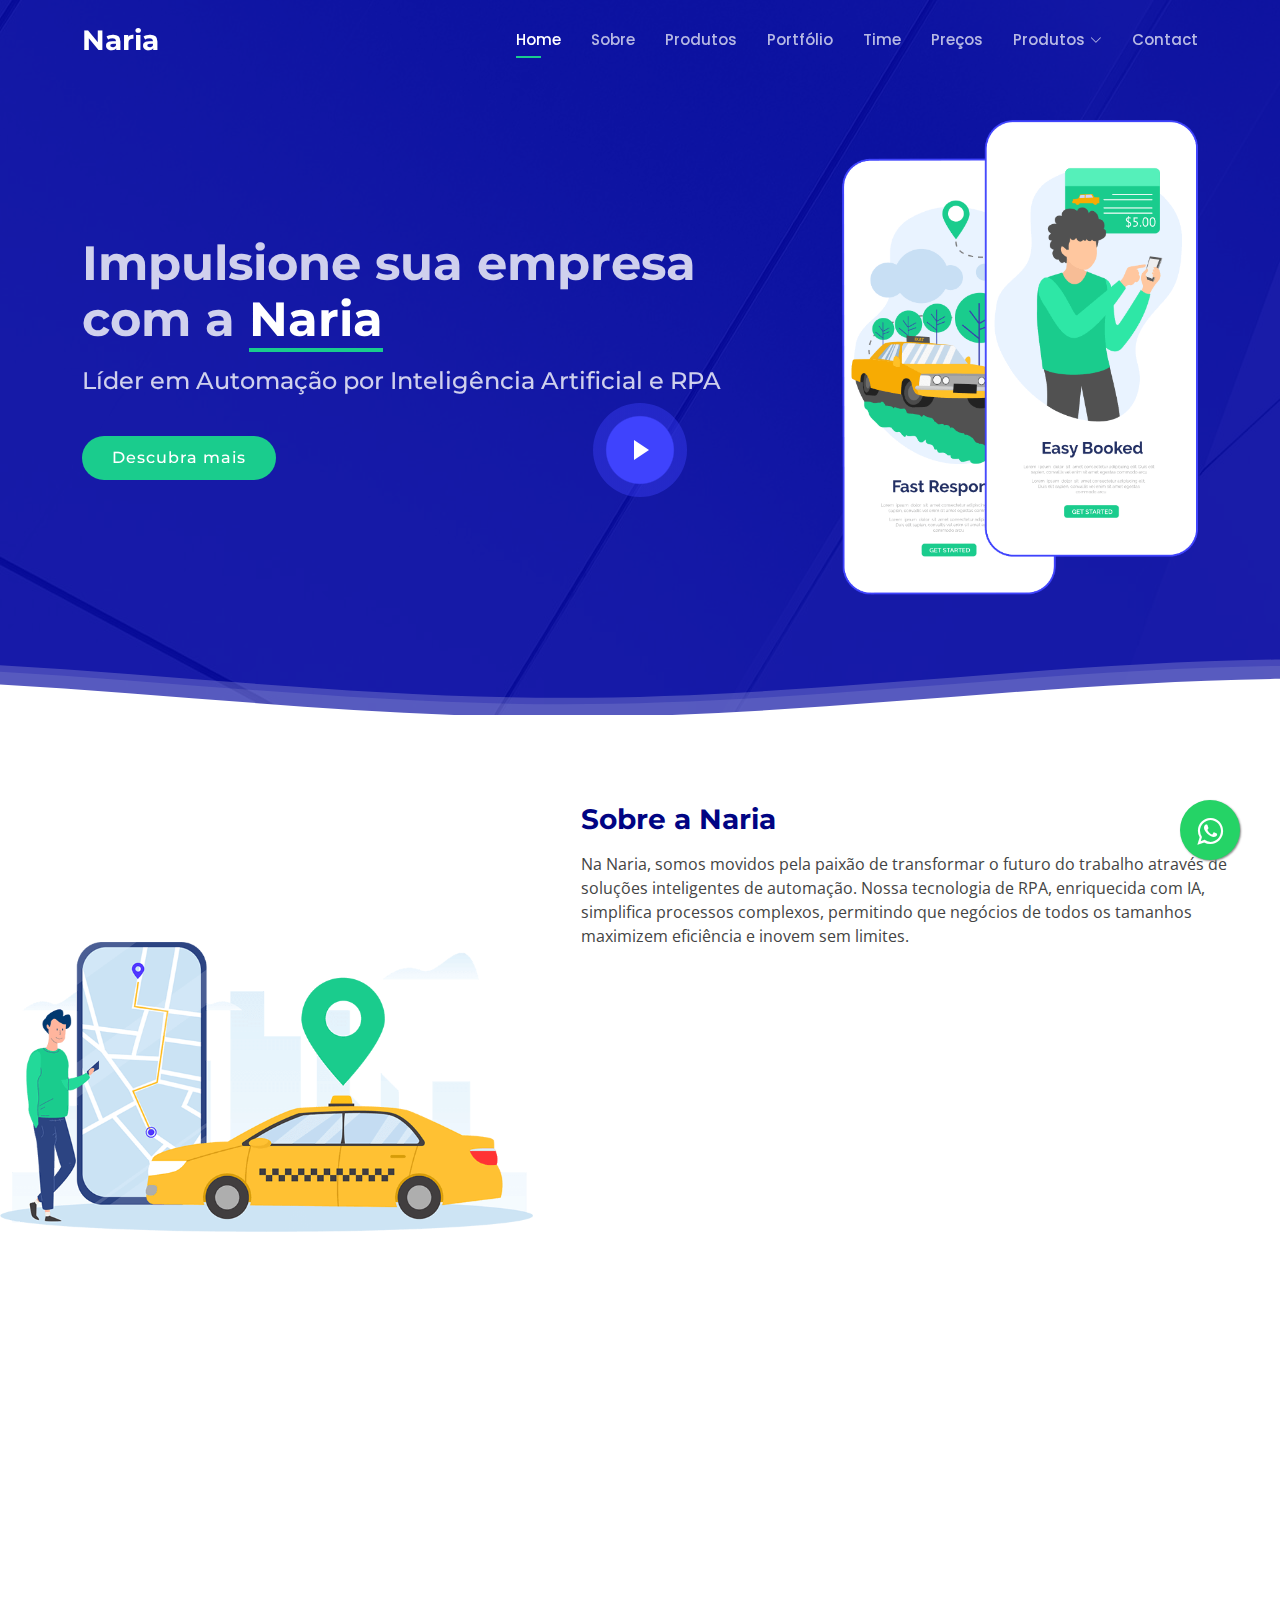
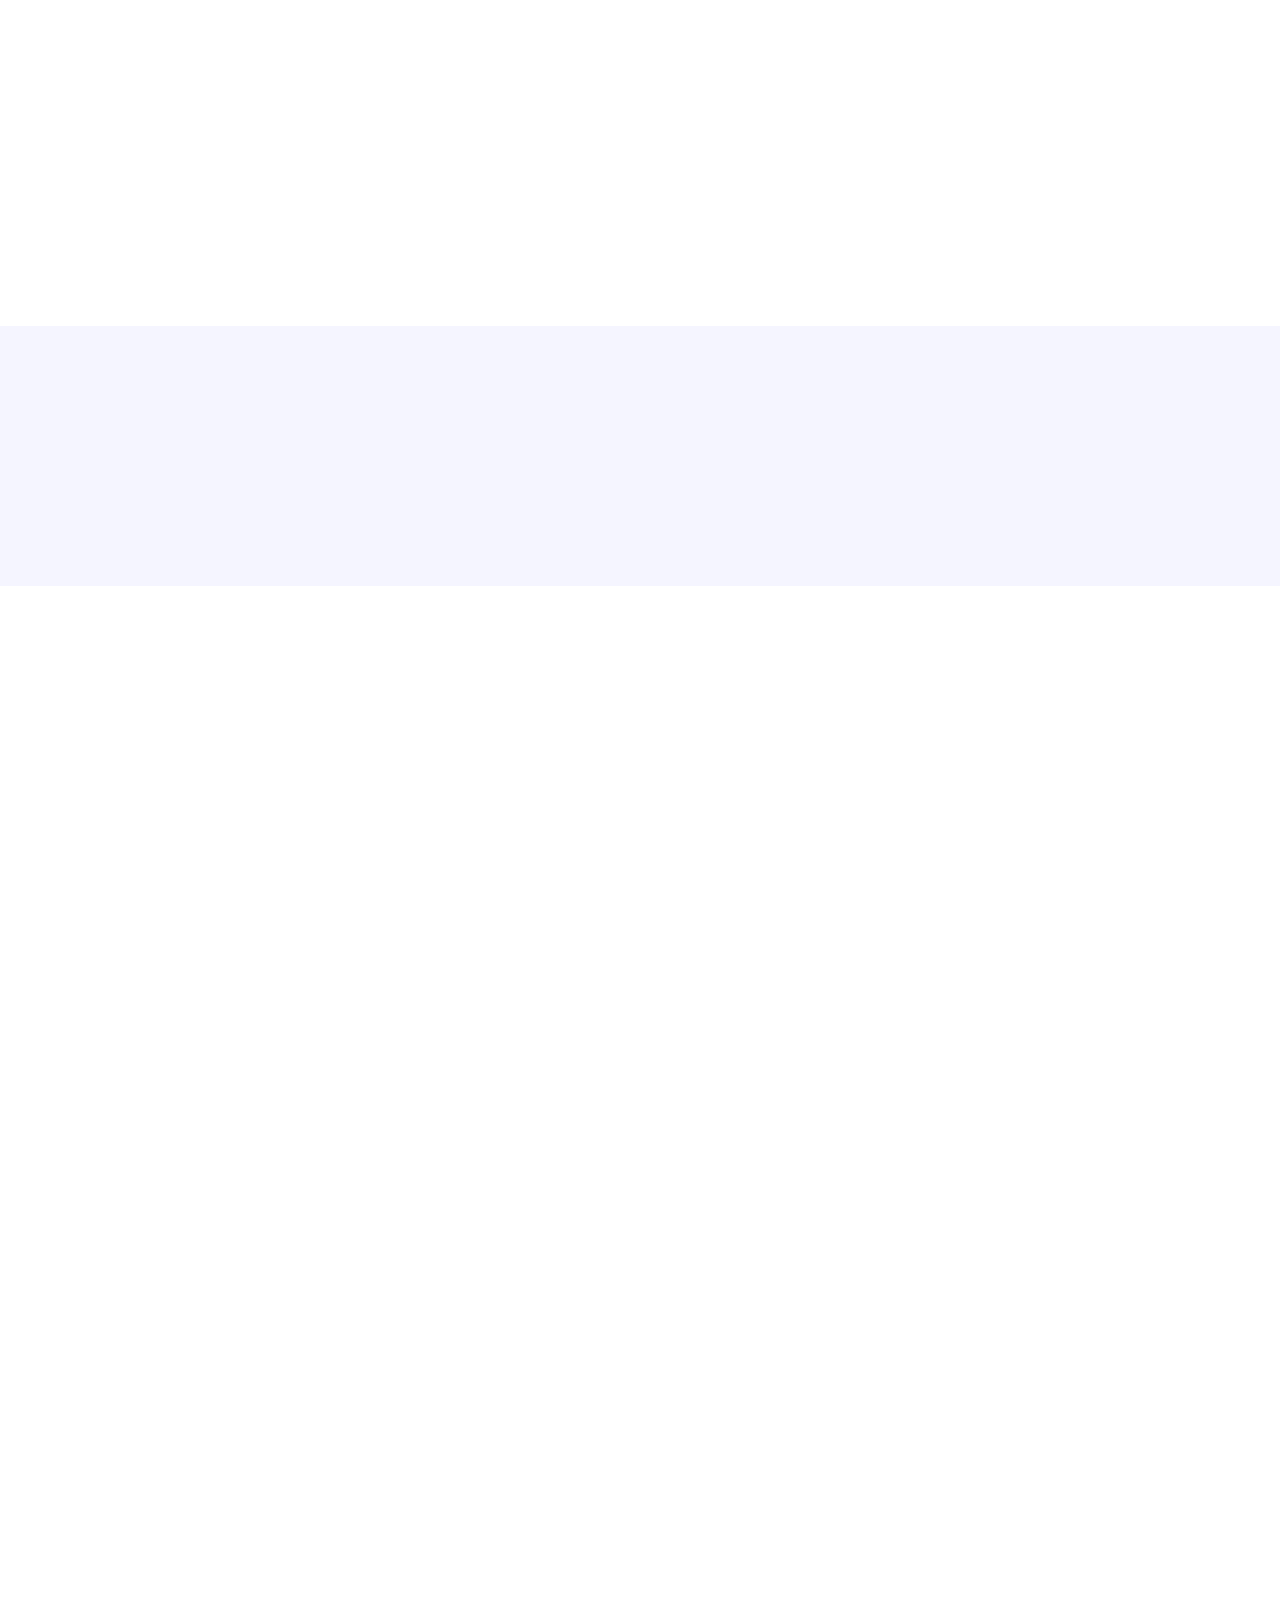
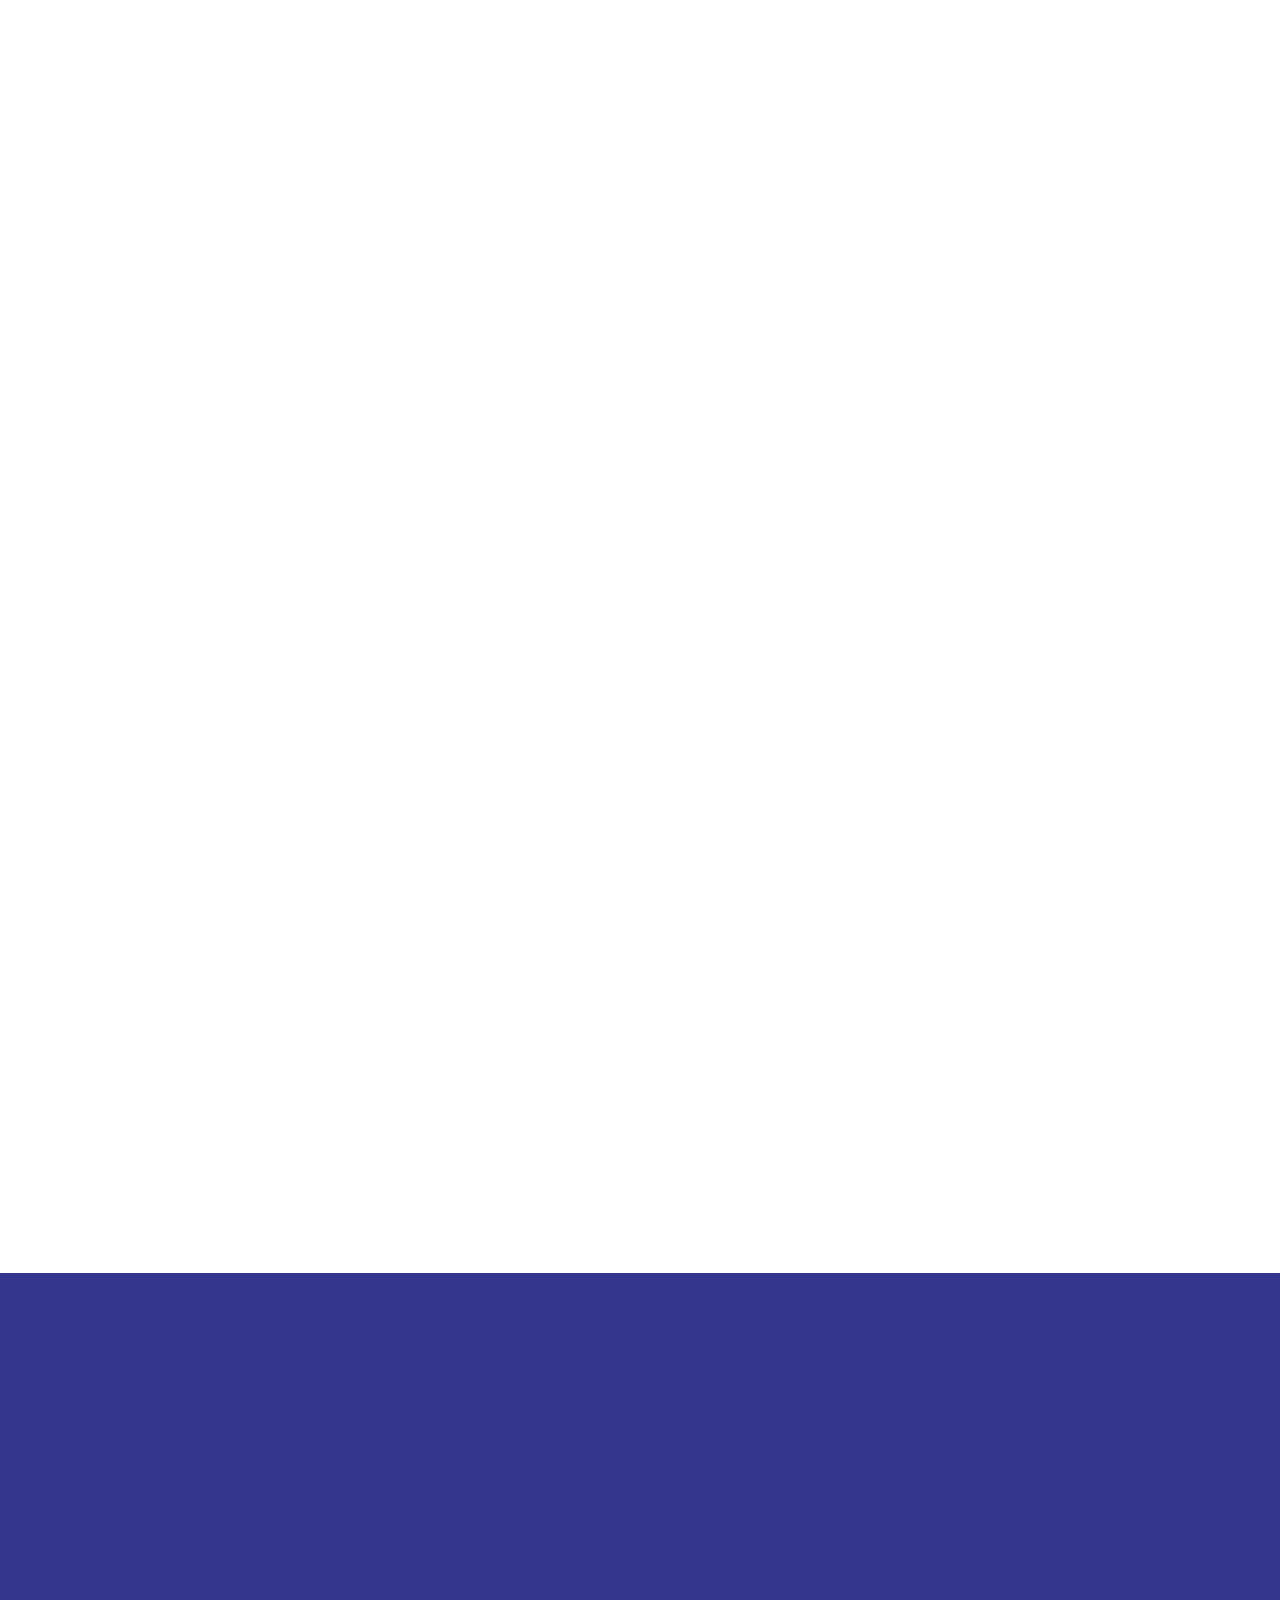
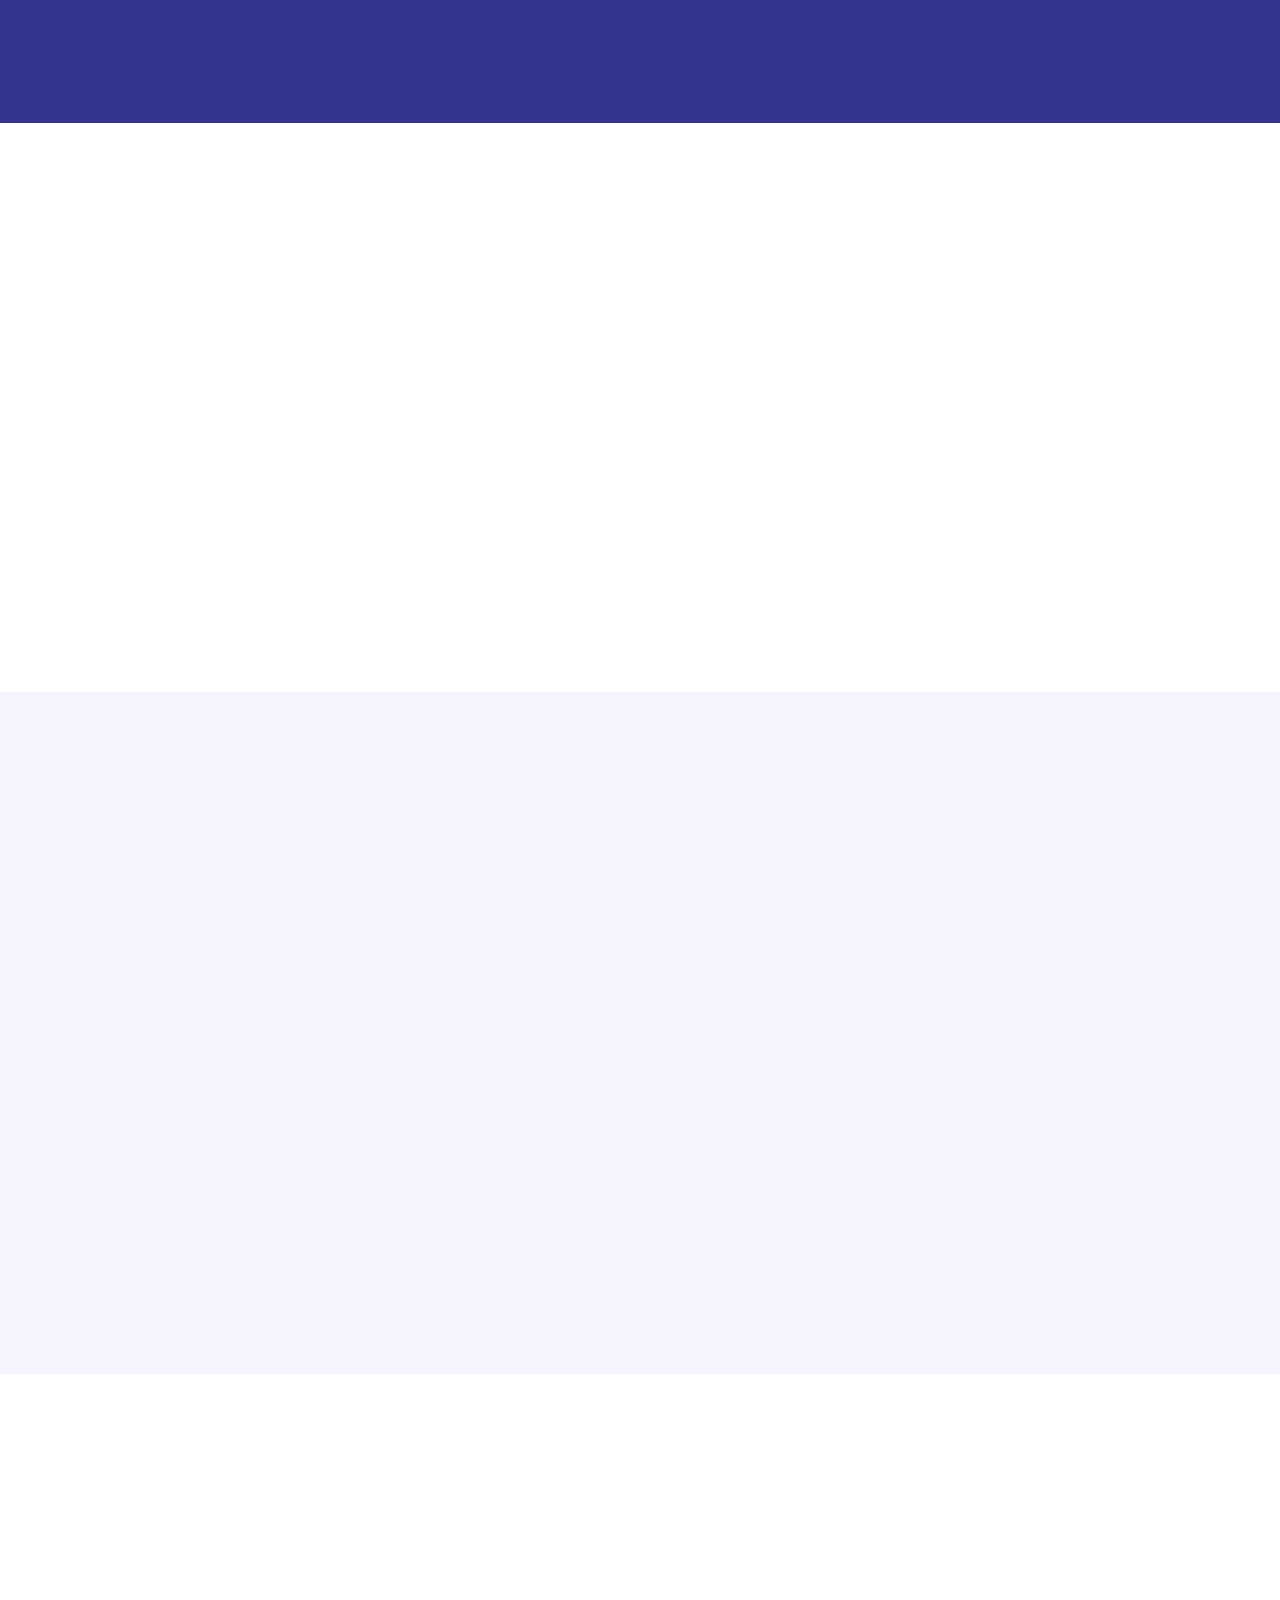
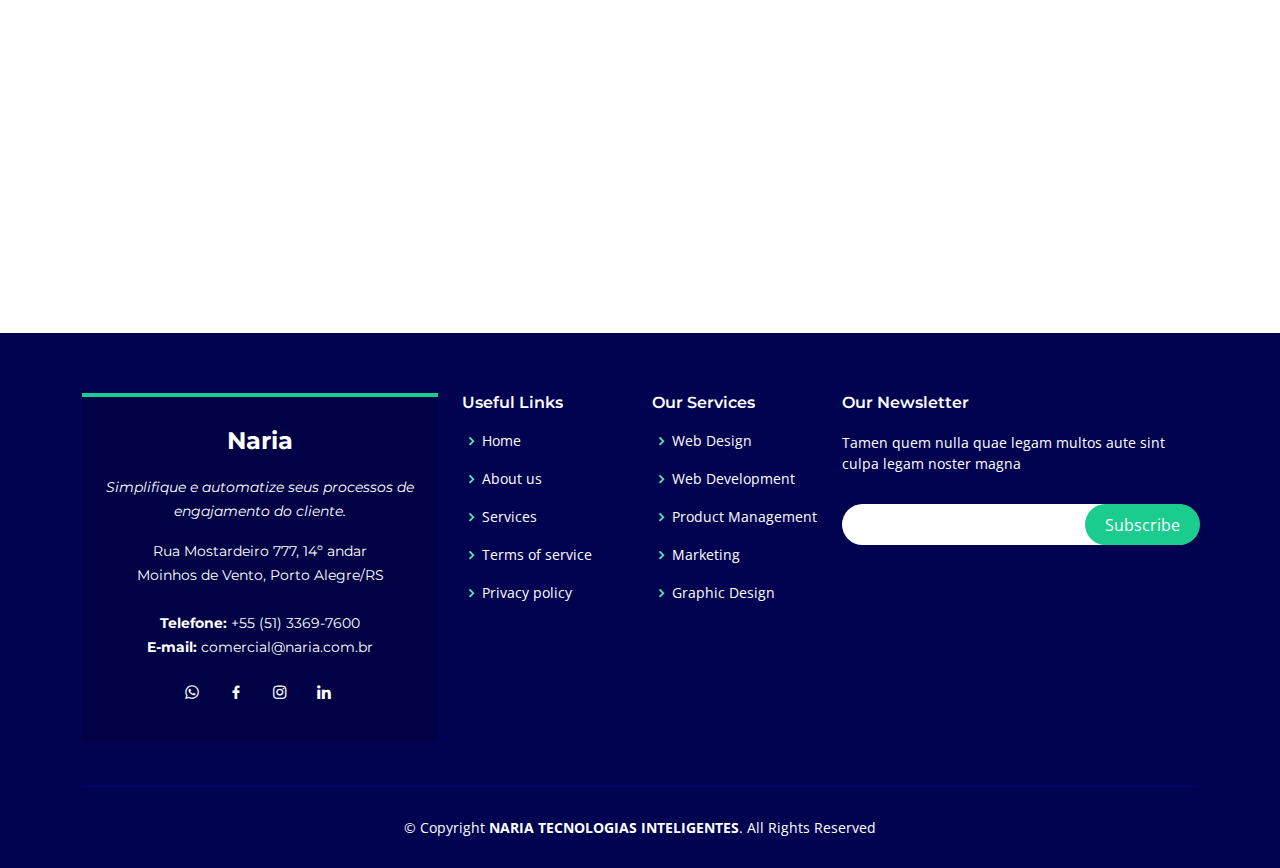
==== commit d4f31a79: "atualizações no index.html" ====
--- a/index.html
+++ b/index.html
@@ -25,16 +25,9 @@
   <link href="assets/vendor/remixicon/remixicon.css" rel="stylesheet">
   <link href="assets/vendor/swiper/swiper-bundle.min.css" rel="stylesheet">
 
-  <!-- Template Main CSS File -->
+  <!-- Main CSS File -->
   <link href="assets/css/style.css" rel="stylesheet">
 
-  <!-- =======================================================
-  * Template Name: Bootslander
-  * Template URL: https://bootstrapmade.com/bootslander-free-bootstrap-landing-page-template/
-  * Updated: Mar 17 2024 with Bootstrap v5.3.3
-  * Author: BootstrapMade.com
-  * License: https://bootstrapmade.com/license/
-  ======================================================== -->
 </head>
 
 <body>
@@ -707,52 +700,58 @@
 
         <div class="section-title" data-aos="fade-up">
           <h2>F.A.Q</h2>
-          <p>Frequently Asked Questions</p>
+          <p>Perguntas Frequentes</p>
         </div>
 
         <div class="faq-list">
           <ul>
+
+            <!-- Pergunta 1 -->
             <li data-aos="fade-up">
-              <i class="bx bx-help-circle icon-help"></i> <a data-bs-toggle="collapse" class="collapse" data-bs-target="#faq-list-1">Non consectetur a erat nam at lectus urna duis? <i class="bx bx-chevron-down icon-show"></i><i class="bx bx-chevron-up icon-close"></i></a>
+              <i class="bx bx-help-circle icon-help"></i> <a data-bs-toggle="collapse" class="collapse" data-bs-target="#faq-list-1">Como a automação da Naria pode transformar a minha empresa? <i class="bx bx-chevron-down icon-show"></i><i class="bx bx-chevron-up icon-close"></i></a>
               <div id="faq-list-1" class="collapse show" data-bs-parent=".faq-list">
                 <p>
-                  Feugiat pretium nibh ipsum consequat. Tempus iaculis urna id volutpat lacus laoreet non curabitur gravida. Venenatis lectus magna fringilla urna porttitor rhoncus dolor purus non.
+                  Nossas soluções de RPA permitem que você automatize processos repetitivos, aumentando a eficiência e permitindo que sua equipe se concentre em tarefas de maior valor. Isso se traduz em um crescimento significativo e uma operação mais enxuta."
                 </p>
               </div>
             </li>
 
+            <!-- Pergunta 2 -->
             <li data-aos="fade-up" data-aos-delay="100">
-              <i class="bx bx-help-circle icon-help"></i> <a data-bs-toggle="collapse" data-bs-target="#faq-list-2" class="collapsed">Feugiat scelerisque varius morbi enim nunc? <i class="bx bx-chevron-down icon-show"></i><i class="bx bx-chevron-up icon-close"></i></a>
+              <i class="bx bx-help-circle icon-help"></i> <a data-bs-toggle="collapse" data-bs-target="#faq-list-2" class="collapsed">O que torna o chat omnichannel da Naria diferente dos outros? <i class="bx bx-chevron-down icon-show"></i><i class="bx bx-chevron-up icon-close"></i></a>
               <div id="faq-list-2" class="collapse" data-bs-parent=".faq-list">
                 <p>
-                  Dolor sit amet consectetur adipiscing elit pellentesque habitant morbi. Id interdum velit laoreet id donec ultrices. Fringilla phasellus faucibus scelerisque eleifend donec pretium. Est pellentesque elit ullamcorper dignissim. Mauris ultrices eros in cursus turpis massa tincidunt dui.
+                  Nossa plataforma de chat é projetada para uma comunicação fluida, centralizando todas as interações em um único lugar e oferecendo suporte completo para uma experiência de cliente sem falhas e altamente responsiva.
                 </p>
               </div>
             </li>
 
+            <!-- Pergunta 3 -->
             <li data-aos="fade-up" data-aos-delay="200">
-              <i class="bx bx-help-circle icon-help"></i> <a data-bs-toggle="collapse" data-bs-target="#faq-list-3" class="collapsed">Dolor sit amet consectetur adipiscing elit? <i class="bx bx-chevron-down icon-show"></i><i class="bx bx-chevron-up icon-close"></i></a>
+              <i class="bx bx-help-circle icon-help"></i> <a data-bs-toggle="collapse" data-bs-target="#faq-list-3" class="collapsed">Quais insights posso esperar dos Dashboards em Python da Naria? <i class="bx bx-chevron-down icon-show"></i><i class="bx bx-chevron-up icon-close"></i></a>
               <div id="faq-list-3" class="collapse" data-bs-parent=".faq-list">
                 <p>
-                  Eleifend mi in nulla posuere sollicitudin aliquam ultrices sagittis orci. Faucibus pulvinar elementum integer enim. Sem nulla pharetra diam sit amet nisl suscipit. Rutrum tellus pellentesque eu tincidunt. Lectus urna duis convallis convallis tellus. Urna molestie at elementum eu facilisis sed odio morbi quis
+                  Os dashboards proporcionam análises profundas e visualizações de dados que apoiam decisões estratégicas, identificam tendências do mercado e revelam oportunidades de otimização em tempo real.
                 </p>
               </div>
             </li>
 
+            <!-- Pergunta 4 -->
             <li data-aos="fade-up" data-aos-delay="300">
-              <i class="bx bx-help-circle icon-help"></i> <a data-bs-toggle="collapse" data-bs-target="#faq-list-4" class="collapsed">Tempus quam pellentesque nec nam aliquam sem et tortor consequat? <i class="bx bx-chevron-down icon-show"></i><i class="bx bx-chevron-up icon-close"></i></a>
+              <i class="bx bx-help-circle icon-help"></i> <a data-bs-toggle="collapse" data-bs-target="#faq-list-4" class="collapsed">Quão rápida é a implementação das soluções da Naria? <i class="bx bx-chevron-down icon-show"></i><i class="bx bx-chevron-up icon-close"></i></a>
               <div id="faq-list-4" class="collapse" data-bs-parent=".faq-list">
                 <p>
-                  Molestie a iaculis at erat pellentesque adipiscing commodo. Dignissim suspendisse in est ante in. Nunc vel risus commodo viverra maecenas accumsan. Sit amet nisl suscipit adipiscing bibendum est. Purus gravida quis blandit turpis cursus in.
+                  Nosso processo de implementação é ágil e adaptado para atender às necessidades específicas do seu negócio, assegurando que você possa começar a ver os benefícios da automação rapidamente.
                 </p>
               </div>
             </li>
 
+            <!-- Pergunta 5 -->
             <li data-aos="fade-up" data-aos-delay="400">
-              <i class="bx bx-help-circle icon-help"></i> <a data-bs-toggle="collapse" data-bs-target="#faq-list-5" class="collapsed">Tortor vitae purus faucibus ornare. Varius vel pharetra vel turpis nunc eget lorem dolor? <i class="bx bx-chevron-down icon-show"></i><i class="bx bx-chevron-up icon-close"></i></a>
+              <i class="bx bx-help-circle icon-help"></i> <a data-bs-toggle="collapse" data-bs-target="#faq-list-5" class="collapsed">Como a Naria assegura a segurança dos meus dados? <i class="bx bx-chevron-down icon-show"></i><i class="bx bx-chevron-up icon-close"></i></a>
               <div id="faq-list-5" class="collapse" data-bs-parent=".faq-list">
                 <p>
-                  Laoreet sit amet cursus sit amet dictum sit amet justo. Mauris vitae ultricies leo integer malesuada nunc vel. Tincidunt eget nullam non nisi est sit amet. Turpis nunc eget lorem dolor sed. Ut venenatis tellus in metus vulputate eu scelerisque.
+                  Damos a maior prioridade para a segurança, utilizando práticas e protocolos avançados para proteger seus dados em todos os níveis, garantindo a sua tranquilidade e a confiança dos seus clientes.
                 </p>
               </div>
             </li>
@@ -768,8 +767,8 @@
       <div class="container">
 
         <div class="section-title" data-aos="fade-up">
-          <h2>Contact</h2>
-          <p>Contact Us</p>
+          <h2>Contato</h2>
+          <p>Fale conosco</p>
         </div>
 
         <div class="row">
@@ -778,20 +777,20 @@
             <div class="info">
               <div class="address">
                 <i class="bi bi-geo-alt"></i>
-                <h4>Location:</h4>
-                <p>A108 Adam Street, New York, NY 535022</p>
+                <h4>Endereço:</h4>
+                <p>Rua Mostardeiro 777, 14º andar</p>
               </div>
 
               <div class="email">
                 <i class="bi bi-envelope"></i>
                 <h4>Email:</h4>
-                <p>info@example.com</p>
+                <p>comercial@naria.com.br</p>
               </div>
 
               <div class="phone">
                 <i class="bi bi-phone"></i>
                 <h4>Call:</h4>
-                <p>+1 5589 55488 55s</p>
+                <p>+55 (51) 3369-7600</p>
               </div>
 
             </div>
@@ -803,24 +802,24 @@
             <form action="forms/contact.php" method="post" role="form" class="php-email-form">
               <div class="row">
                 <div class="col-md-6 form-group">
-                  <input type="text" name="name" class="form-control" id="name" placeholder="Your Name" required>
+                  <input type="text" name="name" class="form-control" id="name" placeholder="Seu nome" required>
                 </div>
                 <div class="col-md-6 form-group mt-3 mt-md-0">
-                  <input type="email" class="form-control" name="email" id="email" placeholder="Your Email" required>
+                  <input type="email" class="form-control" name="email" id="email" placeholder="Seu e-mail" required>
                 </div>
               </div>
               <div class="form-group mt-3">
-                <input type="text" class="form-control" name="subject" id="subject" placeholder="Subject" required>
+                <input type="text" class="form-control" name="subject" id="subject" placeholder="Assunto" required>
               </div>
               <div class="form-group mt-3">
-                <textarea class="form-control" name="message" rows="5" placeholder="Message" required></textarea>
+                <textarea class="form-control" name="message" rows="5" placeholder="Mensagem" required></textarea>
               </div>
               <div class="my-3">
-                <div class="loading">Loading</div>
+                <div class="loading">Carregando</div>
                 <div class="error-message"></div>
-                <div class="sent-message">Your message has been sent. Thank you!</div>
-              </div>
-              <div class="text-center"><button type="submit">Send Message</button></div>
+                <div class="sent-message">Sua mensagem foi enviada. Obrigado!</div>
+              </div>
+              <div class="text-center"><button type="submit">Enviar mensagem</button></div>
             </form>
 
           </div>
@@ -841,18 +840,17 @@
           <div class="col-lg-4 col-md-6">
             <div class="footer-info">
               <h3>Naria</h3>
-              <p class="pb-3"><em>Qui repudiandae et eum dolores alias sed ea. Qui suscipit veniam excepturi quod.</em></p>
+              <p class="pb-3"><em>Simplifique e automatize seus processos de engajamento do cliente.</em></p>
               <p>
-                A108 Adam Street <br>
-                NY 535022, USA<br><br>
-                <strong>Phone:</strong> +1 5589 55488 55<br>
-                <strong>Email:</strong> info@example.com<br>
+                Rua Mostardeiro 777, 14º andar <br>
+                Moinhos de Vento, Porto Alegre/RS<br><br>
+                <strong>Telefone:</strong> +55 (51) 3369-7600<br>
+                <strong>E-mail:</strong> comercial@naria.com.br<br>
               </p>
               <div class="social-links mt-3">
-                <a href="#" class="twitter"><i class="bx bxl-twitter"></i></a>
+                <a href="https://wa.me/5551992790520?text=Vamos substituir quando criar a conta do +55 (51) 3369-7600" class="WhatsApp"><i class="bx bxl-whatsapp"></i></a>
                 <a href="#" class="facebook"><i class="bx bxl-facebook"></i></a>
                 <a href="#" class="instagram"><i class="bx bxl-instagram"></i></a>
-                <a href="#" class="google-plus"><i class="bx bxl-skype"></i></a>
                 <a href="#" class="linkedin"><i class="bx bxl-linkedin"></i></a>
               </div>
             </div>
@@ -895,14 +893,18 @@
 
     <div class="container">
       <div class="copyright">
-        &copy; Copyright <strong><span>Bootslander</span></strong>. All Rights Reserved
+        &copy; Copyright <strong><span>NARIA TECNOLOGIAS INTELIGENTES</span></strong>. All Rights Reserved
       </div>
 
     </div>
   </footer><!-- End Footer -->
 
-  <a href="#" class="back-to-top d-flex align-items-center justify-content-center"><i class="bi bi-arrow-up-short"></i></a>
-  <div id="preloader"></div>
+  <!-- Botão flutuante do WhatsApp -->
+  <link rel="stylesheet" href="https://maxcdn.bootstrapcdn.com/font-awesome/4.5.0/css/font-awesome.min.css">
+  <a href="https://wa.me/5551992790520?text=Vamos substituir quando criar a conta do +55 (51) 3369-7600" style="position:fixed;width:60px;height:60px;bottom:40px;right:40px;background-color:#25d366;color:#FFF;border-radius:50px;text-align:center;font-size:30px;box-shadow: 1px 1px 2px #888;
+    z-index:1000;" target="_blank">
+  <i style="margin-top:16px" class="fa fa-whatsapp"></i>
+  </a>
 
   <!-- Vendor JS Files -->
   <script src="assets/vendor/purecounter/purecounter_vanilla.js"></script>
@@ -912,7 +914,7 @@
   <script src="assets/vendor/swiper/swiper-bundle.min.js"></script>
   <script src="assets/vendor/php-email-form/validate.js"></script>
 
-  <!-- Template Main JS File -->
+  <!-- Main JS File -->
   <script src="assets/js/main.js"></script>
 
 </body>
